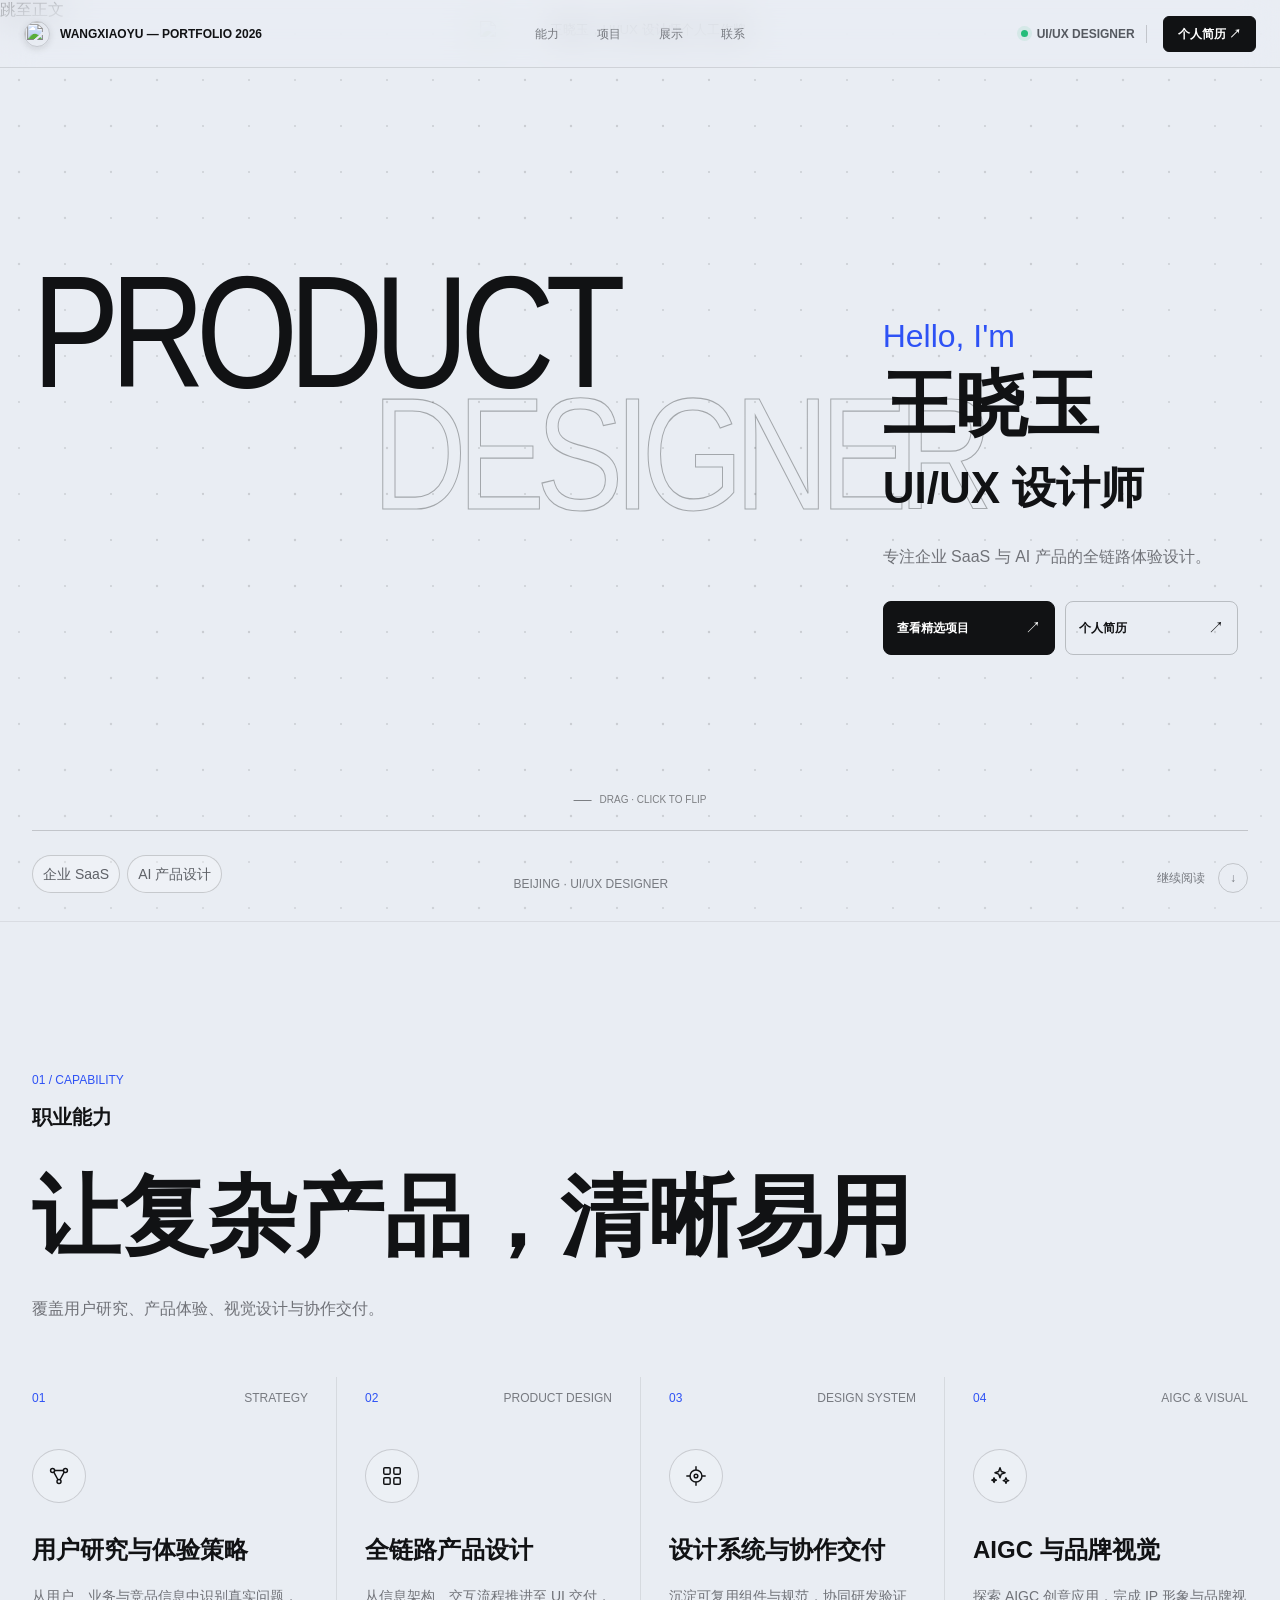
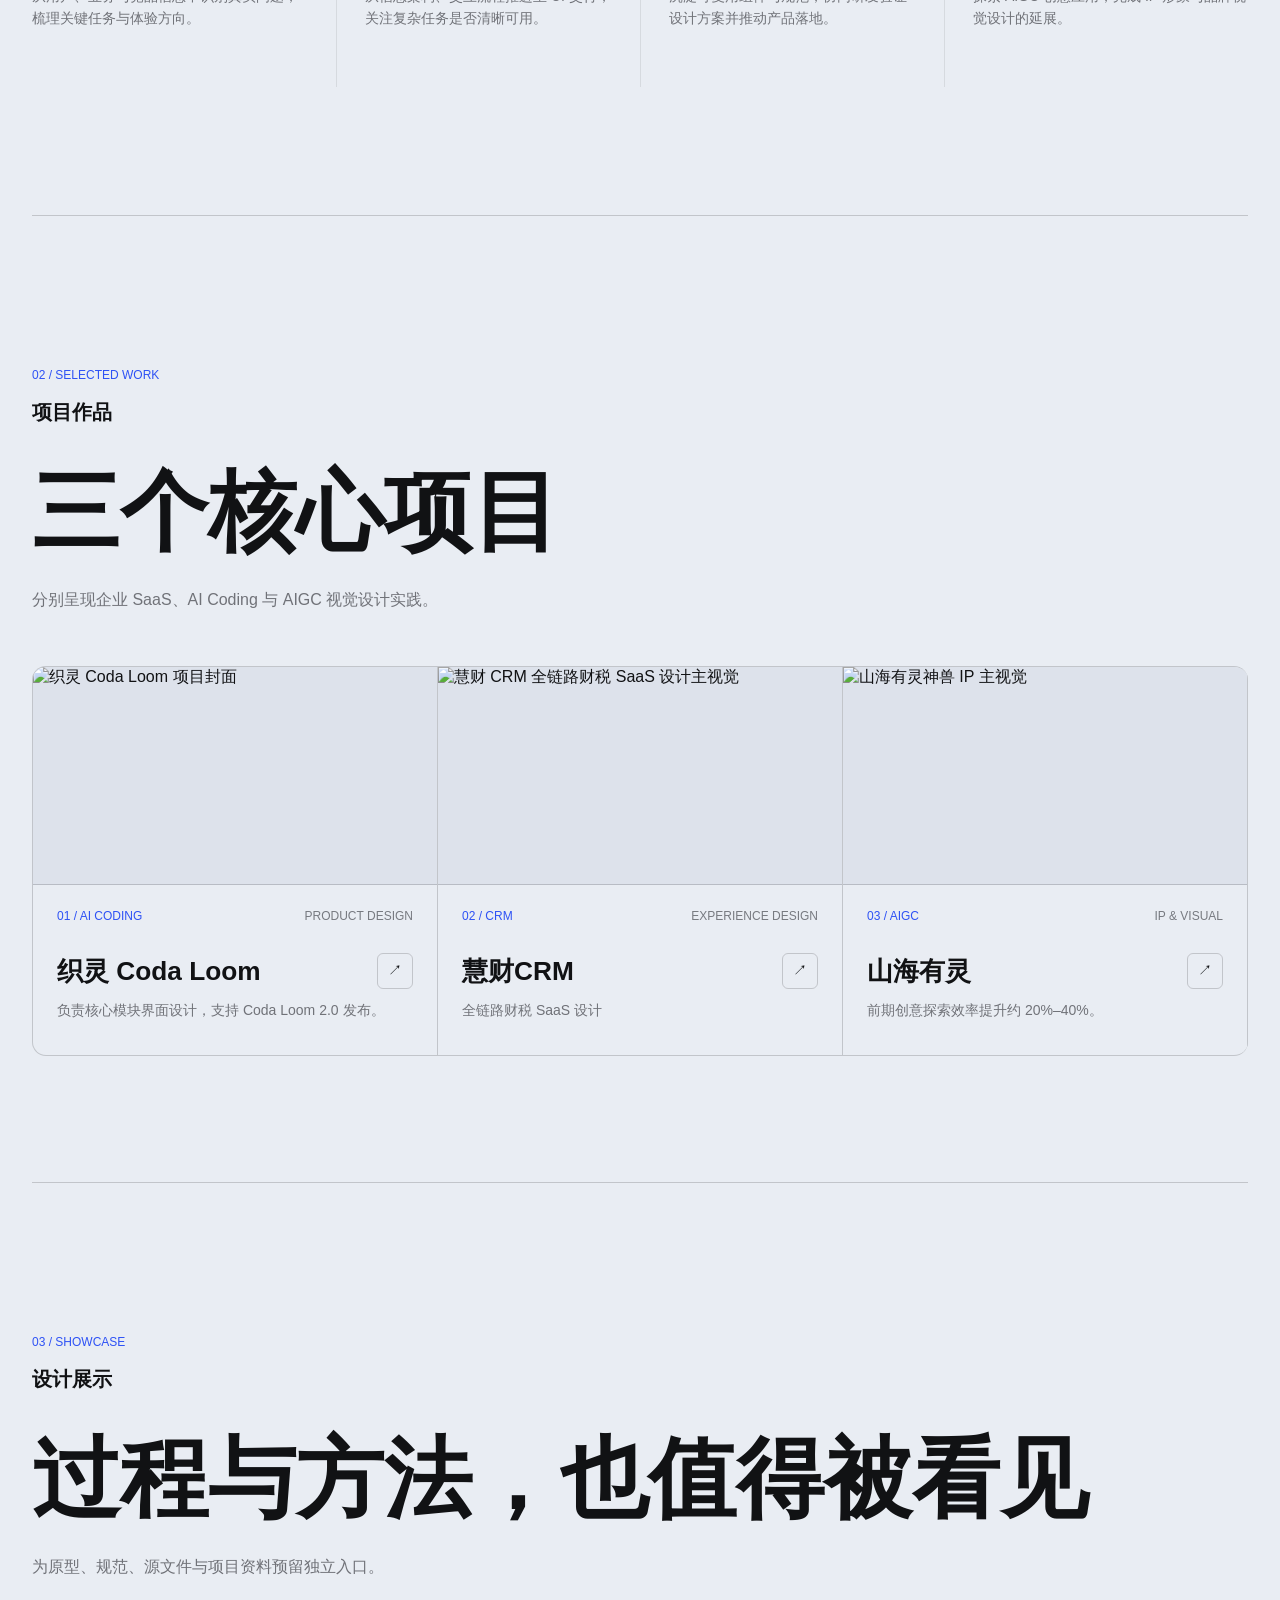
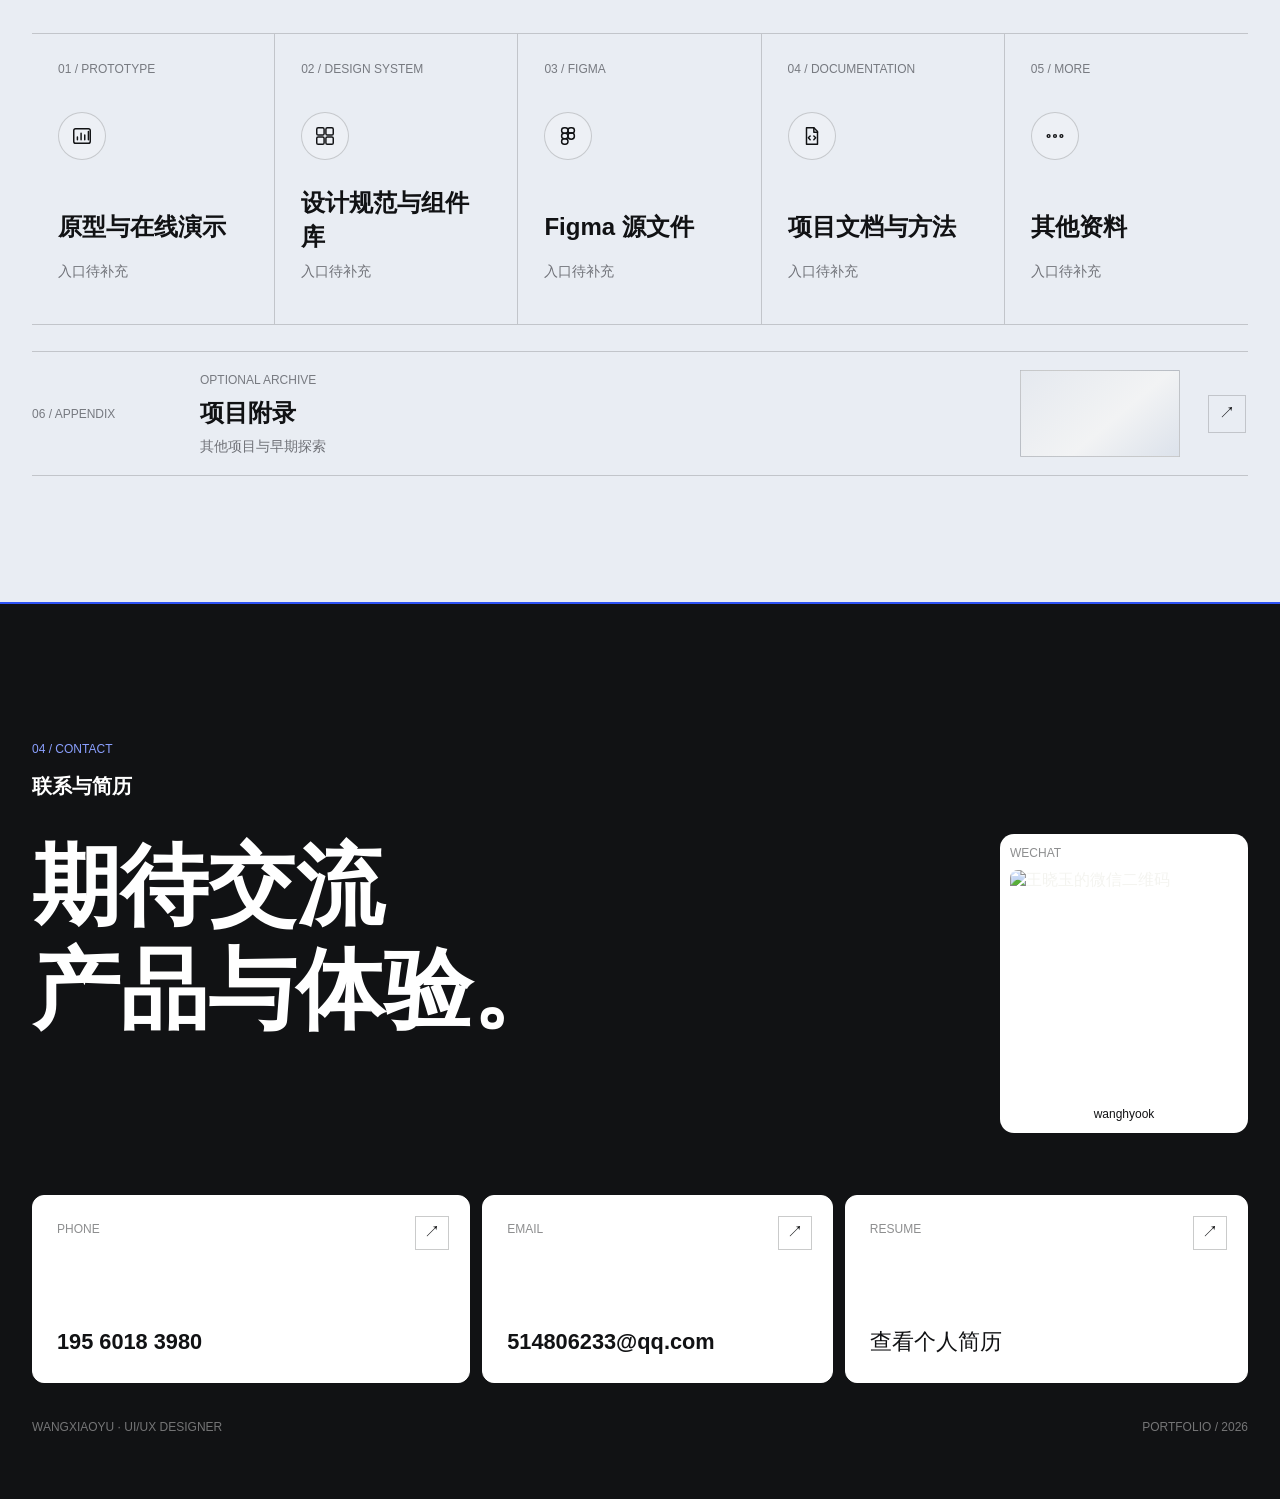
==== index.html @ 3592d7ee "Add portfolio source files" ====
<!doctype html>
<html lang="zh-CN">
<head>
  <meta charset="UTF-8" />
  <meta name="viewport" content="width=device-width, initial-scale=1" />
  <meta name="theme-color" content="#e9edf3" />
  <meta name="description" content="王晓玉，UI/UX 设计师；专注企业 SaaS、AI 产品与用户体验设计。" />
  <title>王晓玉 WANGXIAOYU — Portfolio 2026</title>
  <script>document.documentElement.classList.add("js");</script>
  <link rel="stylesheet" href="styles.css?v=editorial20261030-6" />
</head>
<body>
  <a class="skip-link" href="#top">跳至正文</a>
  <div class="cursor" aria-hidden="true"></div>

  <header class="page topbar">
    <a class="wordmark" href="#top" aria-label="王晓玉个人作品集首页">
      <img class="wordmark-avatar" src="assets/lanyard/wang-xiaoyu-photo.jpg" alt="" width="26" height="26" />
      <span>WANGXIAOYU — PORTFOLIO 2026</span>
    </a>
    <nav class="topnav" aria-label="首页导航">
      <a href="#capability">能力</a><a href="#work">项目</a><a href="#showcase">展示</a><a href="#contact">联系</a>
      <i class="topnav-indicator" aria-hidden="true"></i>
    </nav>
    <div class="topright">
      <span class="availability"><i aria-hidden="true"></i><span>UI/UX DESIGNER</span></span>
      <a href="portfolio-resume.html">个人简历 ↗</a>
    </div>
  </header>

  <main id="top">
    <section class="page hero" aria-labelledby="hero-title">
      <canvas class="hero-dot-field" aria-hidden="true"></canvas>
      <div class="display-title" aria-hidden="true"><span>PRODUCT</span><span>DESIGNER</span></div>

      <div id="lanyard-react-root" class="lanyard-react-root" role="group" aria-label="可拖拽并点击翻面的王晓玉个人工作牌，背面展示微信二维码与微信号 wanghyook" data-lanyard-state="loading">
        <button class="lanyard-poster-action" type="button" aria-label="启用可拖拽的个人工作牌">
          <img src="assets/lanyard/wang-xiaoyu-badge.svg?v=badge-clean-20261030-1" alt="王晓玉，UI/UX 设计师个人工作牌" width="720" height="1660" />
        </button>
        <div id="lanyard-react-mount" class="lanyard-react-mount" aria-hidden="true"></div>
      </div>
      <div class="portrait-stage reveal" aria-hidden="true">
        <img class="mobile-badge" src="assets/lanyard/wang-xiaoyu-badge.svg?v=badge-clean-20261030-1" alt="" />
        <span class="lanyard-hint">Drag · Click to flip</span>
      </div>

      <div class="hero-intro">
        <div class="hero-intro-copy reveal">
          <h1 id="hero-title"><em>Hello, I'm</em><span class="name-row"><span class="name-cn">王晓玉</span></span><span class="role-line">UI/UX 设计师</span></h1>
          <p>专注企业 SaaS 与 AI 产品的全链路体验设计。</p>
        </div>
        <div class="hero-actions" aria-label="首页主要入口">
          <a class="hero-action primary" href="#work"><span>查看精选项目</span><i aria-hidden="true">↗</i></a>
          <a class="hero-action" href="portfolio-resume.html"><span>个人简历</span><i aria-hidden="true">↗</i></a>
        </div>
      </div>

      <div class="hero-bottom">
        <div class="tags"><span class="tag">企业 SaaS</span><span class="tag">AI 产品设计</span></div>
        <span class="center-note">BEIJING · UI/UX DESIGNER</span>
        <a class="scroll" href="#capability">继续阅读</a>
      </div>
    </section>

    <section class="capability capability-simple" id="capability" aria-labelledby="capability-title">
      <div class="page">
        <header class="capability-intro reveal">
          <div class="section-label"><span class="micro">01 / CAPABILITY</span><strong>职业能力</strong></div>
          <div>
            <h2 id="capability-title">让复杂产品，清晰易用</h2>
            <p>覆盖用户研究、产品体验、视觉设计与协作交付。</p>
          </div>
        </header>
        <div class="capability-grid" aria-label="核心职业能力">
          <article class="capability-card reveal" data-reveal-delay="0">
            <div class="capability-card-top"><span>01</span><span>Strategy</span></div>
            <span class="capability-icon" aria-hidden="true"><svg viewBox="0 0 24 24"><circle cx="5" cy="6" r="2.2"/><circle cx="19" cy="6" r="2.2"/><circle cx="12" cy="18" r="2.2"/><path d="M7.2 6h9.6M6.5 8l4.2 7.8M17.5 8l-4.2 7.8"/></svg></span>
            <h3>用户研究与体验策略</h3>
            <p>从用户、业务与竞品信息中识别真实问题，梳理关键任务与体验方向。</p>
          </article>
          <article class="capability-card reveal" data-reveal-delay="60">
            <div class="capability-card-top"><span>02</span><span>Product Design</span></div>
            <span class="capability-icon" aria-hidden="true"><svg viewBox="0 0 24 24"><rect x="3" y="3" width="7" height="7" rx="1.2"/><rect x="14" y="3" width="7" height="7" rx="1.2"/><rect x="3" y="14" width="7" height="7" rx="1.2"/><rect x="14" y="14" width="7" height="7" rx="1.2"/></svg></span>
            <h3>全链路产品设计</h3>
            <p>从信息架构、交互流程推进至 UI 交付，关注复杂任务是否清晰可用。</p>
          </article>
          <article class="capability-card reveal" data-reveal-delay="120">
            <div class="capability-card-top"><span>03</span><span>Design System</span></div>
            <span class="capability-icon" aria-hidden="true"><svg viewBox="0 0 24 24"><circle cx="12" cy="12" r="6.5"/><circle cx="12" cy="12" r="2"/><path d="M12 2v3M12 19v3M2 12h3M19 12h3"/></svg></span>
            <h3>设计系统与协作交付</h3>
            <p>沉淀可复用组件与规范，协同研发验证设计方案并推动产品落地。</p>
          </article>
          <article class="capability-card reveal" data-reveal-delay="180">
            <div class="capability-card-top"><span>04</span><span>AIGC &amp; Visual</span></div>
            <span class="capability-icon" aria-hidden="true"><svg viewBox="0 0 24 24"><path d="m12 3 1.45 4.05L17.5 8.5l-4.05 1.45L12 14l-1.45-4.05L6.5 8.5l4.05-1.45L12 3Z"/><path d="m18.5 14 .8 2.2 2.2.8-2.2.8-.8 2.2-.8-2.2-2.2-.8 2.2-.8.8-2.2ZM5.5 14l.7 1.8 1.8.7-1.8.7-.7 1.8-.7-1.8-1.8-.7 1.8-.7.7-1.8Z"/></svg></span>
            <h3>AIGC 与品牌视觉</h3>
            <p>探索 AIGC 创意应用，完成 IP 形象与品牌视觉设计的延展。</p>
          </article>
        </div>
      </div>
    </section>

    <section class="page section work-section" id="work" aria-labelledby="work-title">
      <header class="work-head reveal">
        <div class="section-label"><span class="micro">02 / SELECTED WORK</span><strong>项目作品</strong></div>
        <div><h2 id="work-title">三个核心项目</h2><p>分别呈现企业 SaaS、AI Coding 与 AIGC 视觉设计实践。</p></div>
      </header>
      <div class="project-grid" aria-label="核心项目入口">
        <a class="project-card reveal" href="portfolio-project2-coda-loom.html">
          <div class="project-card-meta"><span>01 / AI CODING</span><span>Product Design</span></div>
          <div class="project-card-copy"><div class="project-card-title"><h3>织灵 Coda Loom</h3><i aria-hidden="true">↗</i></div><p>负责核心模块界面设计，支持 Coda Loom 2.0 发布。</p></div>
          <figure><img src="assets/project-decks/coda-loom/cover.avif" width="7680" height="4320" alt="织灵 Coda Loom 项目封面" loading="lazy" decoding="async" /></figure>
        </a>
        <a class="project-card reveal" data-reveal-delay="70" href="portfolio-project1-crm.html">
          <div class="project-card-meta"><span>02 / CRM</span><span>Experience Design</span></div>
          <div class="project-card-copy"><div class="project-card-title"><h3>慧财CRM</h3><i aria-hidden="true">↗</i></div><p>全链路财税 SaaS 设计</p></div>
          <figure><img src="assets/project-decks/hc-crm/01.avif" width="1600" height="900" alt="慧财 CRM 全链路财税 SaaS 设计主视觉" loading="lazy" decoding="async" /></figure>
        </a>
        <a class="project-card reveal" data-reveal-delay="140" href="portfolio-project3-shanhai.html">
          <div class="project-card-meta"><span>03 / AIGC</span><span>IP &amp; Visual</span></div>
          <div class="project-card-copy"><div class="project-card-title"><h3>山海有灵</h3><i aria-hidden="true">↗</i></div><p>前期创意探索效率提升约 20%–40%。</p></div>
          <figure><img src="assets/project-decks/shanhai/10.avif" width="7680" height="4700" alt="山海有灵神兽 IP 主视觉" loading="lazy" decoding="async" /></figure>
        </a>
      </div>
    </section>

    <section class="page section showcase-section" id="showcase" aria-labelledby="showcase-title">
      <header class="showcase-head reveal">
        <div class="section-label"><span class="micro">03 / SHOWCASE</span><strong>设计展示</strong></div>
        <div><h2 id="showcase-title">过程与方法，也值得被看见</h2><p>为原型、规范、源文件与项目资料预留独立入口。</p></div>
      </header>
      <div class="asset-links reveal" aria-label="设计资料入口">
        <div class="asset-link asset-link-pending"><div class="asset-link-top"><span>01 / PROTOTYPE</span></div><span class="asset-link-icon" aria-hidden="true"><svg viewBox="0 0 24 24"><rect x="3" y="4" width="18" height="16" rx="2"/><path d="M7 16v-3m4 3V9m4 7v-5m4 5V7"/></svg></span><div class="asset-link-copy"><strong>原型与在线演示</strong><p>入口待补充</p></div></div>
        <div class="asset-link asset-link-pending"><div class="asset-link-top"><span>02 / DESIGN SYSTEM</span></div><span class="asset-link-icon" aria-hidden="true"><svg viewBox="0 0 24 24"><rect x="3" y="3" width="8" height="8" rx="1.5"/><rect x="13" y="3" width="8" height="8" rx="1.5"/><rect x="3" y="13" width="8" height="8" rx="1.5"/><rect x="13" y="13" width="8" height="8" rx="1.5"/></svg></span><div class="asset-link-copy"><strong>设计规范与组件库</strong><p>入口待补充</p></div></div>
        <div class="asset-link asset-link-pending"><div class="asset-link-top"><span>03 / FIGMA</span></div><span class="asset-link-icon" aria-hidden="true"><svg viewBox="0 0 24 24"><rect x="5" y="3" width="7" height="6" rx="3"/><rect x="12" y="3" width="7" height="6" rx="3"/><rect x="5" y="9" width="7" height="6" rx="3"/><circle cx="15.5" cy="12" r="3.5"/><rect x="5" y="15" width="7" height="6" rx="3"/></svg></span><div class="asset-link-copy"><strong>Figma 源文件</strong><p>入口待补充</p></div></div>
        <div class="asset-link asset-link-pending"><div class="asset-link-top"><span>04 / DOCUMENTATION</span></div><span class="asset-link-icon" aria-hidden="true"><svg viewBox="0 0 24 24"><path d="M6 3h8l4 4v14H6z"/><path d="M14 3v5h4M10 12l-2 2 2 2m4-4 2 2-2 2"/></svg></span><div class="asset-link-copy"><strong>项目文档与方法</strong><p>入口待补充</p></div></div>
        <div class="asset-link asset-link-pending"><div class="asset-link-top"><span>05 / MORE</span></div><span class="asset-link-icon" aria-hidden="true"><svg viewBox="0 0 24 24"><circle cx="5" cy="12" r="1.5"/><circle cx="12" cy="12" r="1.5"/><circle cx="19" cy="12" r="1.5"/></svg></span><div class="asset-link-copy"><strong>其他资料</strong><p>入口待补充</p></div></div>
      </div>
      <a class="appendix-entry reveal" href="portfolio-project4-appendix.html">
        <div class="appendix-index">06 / APPENDIX</div>
        <div class="appendix-copy"><span>OPTIONAL ARCHIVE</span><h3>项目附录</h3><p>其他项目与早期探索</p></div>
        <div class="appendix-preview" aria-hidden="true"></div>
        <i aria-hidden="true">↗</i>
      </a>
    </section>

    <section class="contact" id="contact" aria-labelledby="contact-title">
      <div class="page">
        <header class="contact-head reveal">
          <div class="section-label"><span class="micro">04 / CONTACT</span><strong>联系与简历</strong></div>
          <div class="contact-head-main">
            <h2 id="contact-title">期待交流<br />产品与体验。</h2>
            <figure class="contact-qr contact-wechat" aria-label="微信二维码，扫码添加王晓玉为好友">
              <span>WECHAT</span>
              <img src="assets/contact/wechat-qr.png" alt="王晓玉的微信二维码" width="660" height="660" loading="lazy" decoding="async" />
              <strong>wanghyook</strong>
            </figure>
          </div>
        </header>
        <div class="contact-links" aria-label="联系方式">
          <a class="contact-link" href="tel:+8619560183980"><span>PHONE</span><strong>195 6018 3980</strong><i aria-hidden="true">↗</i></a>
          <a class="contact-link" href="mailto:514806233@qq.com"><span>EMAIL</span><strong>514806233@qq.com</strong><i aria-hidden="true">↗</i></a>
          <a class="contact-link" href="portfolio-resume.html"><span>RESUME</span><strong>查看个人简历</strong><i aria-hidden="true">↗</i></a>
        </div>
        <footer class="footer"><span>WANGXIAOYU · UI/UX DESIGNER</span><span>PORTFOLIO / 2026</span></footer>
      </div>
    </section>
  </main>

  <script src="main.js?v=case-clean-20261030-3"></script>
</body>
</html>
---- styles.css ----
:root {
      --paper: #e9edf3;
      --ink: #111214;
      --muted: #707278;
      --line: rgba(17,18,20,.18);
      --blue: #2e52f5;
      --acid: #d8ff64;
      --page: min(1800px, calc(100vw - 64px));
      --font-sans: "Microsoft YaHei", "PingFang SC", "Noto Sans CJK SC", Arial, sans-serif;
      --fs-display-xl:120px; --lh-display-xl:136px;
      --fs-display-l:88px; --lh-display-l:104px;
      --fs-h1:64px; --lh-h1:80px;
      --fs-h2:48px; --lh-h2:64px;
      --fs-h3:32px; --lh-h3:44px;
      --fs-h4:24px; --lh-h4:34px;
      --fs-body-l:18px; --lh-body-l:32px;
      --fs-body:16px; --lh-body:28px;
      --fs-support:14px; --lh-support:22px;
      --fs-meta:12px; --lh-meta:18px;
    }

    * { box-sizing: border-box; }
    html { scroll-behavior: smooth; scroll-padding-top: 82px; background: var(--paper); }
    body {
      margin: 0;
      color: var(--ink);
      background: var(--paper);
      font-family: var(--font-sans);
      -webkit-font-smoothing: antialiased;
      overflow-x: hidden;
    }
    ::selection { color: white; background: var(--blue); }
    a { color: inherit; text-decoration: none; }
    .page { width: var(--page); margin-inline: auto; }

    .topbar {
      --nav-gutter:max(24px,calc((100vw - 1800px)/2));
      width:100%;
      max-width:none;
      height:68px;
      padding:0 var(--nav-gutter);
      display: grid;
      grid-template-columns: 1fr auto 1fr;
      align-items: center;
      position: fixed;
      z-index: 120;
      top:0;
      left:0;
      margin: 0;
      border:0;
      border-bottom:1px solid rgba(17,18,20,.12);
      border-radius:0;
      background:rgba(233,237,243,.6);
      box-shadow:none;
      backdrop-filter:blur(18px) saturate(120%);
      -webkit-backdrop-filter:blur(18px) saturate(120%);
      transform:none;
      transition:background .28s ease,border-color .28s ease,box-shadow .28s ease;
    }
    .topbar.is-scrolled {
      border-bottom-color:rgba(17,18,20,.17);
      background:rgba(233,237,243,.93);
      box-shadow:0 12px 38px rgba(25,31,42,.075);
    }
    .wordmark { width:max-content; display:inline-flex; align-items:center; gap:10px; font-size:11px; font-weight:800; text-transform:uppercase; transition:color .25s ease; }
    .wordmark-avatar {
      width:26px;
      height:26px;
      flex:0 0 26px;
      display:block;
      border:1px solid rgba(17,18,20,.16);
      border-radius:50%;
      object-fit:cover;
      box-shadow:0 2px 7px rgba(17,18,20,.12);
    }
    .wordmark:hover { color:var(--blue); }
    .topnav {
      position:relative;
      display:flex;
      align-items:stretch;
      align-self:stretch;
      gap:34px;
      padding:0;
      border:0;
      border-radius:0;
      color:#777a80;
      background:transparent;
      font-size:12px;
    }
    .topnav a { --nav-lift:0px; position:relative; z-index:2; height:100%; padding:0 2px; display:flex; align-items:center; color:inherit; transition:color .22s ease,transform .22s cubic-bezier(.2,.75,.2,1); transform:translateY(var(--nav-lift)); }
    .topnav a:hover,.topnav a:focus-visible,.topnav a.is-active { color:var(--ink); outline:0; }
    .topnav-indicator { position:absolute; z-index:1; left:0; bottom:-1px; width:20px; height:2px; background:var(--blue); opacity:0; transform:translateX(0); transition:width .34s cubic-bezier(.2,.75,.2,1),transform .34s cubic-bezier(.2,.75,.2,1),opacity .18s ease; pointer-events:none; }
    .topnav.has-indicator .topnav-indicator { opacity:1; }
    .topright { justify-self:end; display:flex; align-items:center; gap:16px; font-size:11px; font-weight:700; }
    .availability { min-height:34px; padding:0; display:flex; align-items:center; gap:9px; border:0; border-radius:0; background:transparent; color:#555960; }
    .availability::after { content:""; width:1px; height:18px; margin-left:2px; background:rgba(17,18,20,.18); }
    .availability i { width:7px; height:7px; border-radius:50%; background:#23bd79; box-shadow:0 0 0 4px rgba(35,189,121,.1); }
    .topright > a { min-height:36px; padding:0 14px; display:inline-flex; align-items:center; border:1px solid var(--ink); border-radius:6px; color:#fff; background:var(--ink); transition:color .22s ease,background .22s ease,border-color .22s ease,transform .22s ease; }
    .topright > a:hover,.topright > a:focus-visible { color:#fff; border-color:var(--ink); background:var(--ink); transform:translateY(-1px); }

    .hero {
      --hero-gutter: max(32px, calc((100vw - 1800px) / 2));
      width: 100%;
      margin-inline: 0;
      min-height: 100svh;
      position: relative;
      display: grid;
      grid-template-columns: repeat(12, 1fr);
      grid-template-rows: 1fr auto;
      gap: 0 18px;
      padding: 106px var(--hero-gutter) 28px;
      overflow: hidden;
    }

    .hero-dot-field {
      position: absolute;
      z-index: 0;
      inset: 0;
      width: 100%;
      height: 100%;
      pointer-events: none;
      opacity: .72;
      mask-image: radial-gradient(ellipse 94% 92% at 50% 47%,#000 42%,rgba(0,0,0,.78) 72%,transparent 100%);
      -webkit-mask-image: radial-gradient(ellipse 94% 92% at 50% 47%,#000 42%,rgba(0,0,0,.78) 72%,transparent 100%);
    }
    .hero-kicker,.portrait-stage,.hero-intro,.hero-bottom { position:relative; z-index:1; }

    .hero-kicker {
      grid-column: 1 / span 3;
      align-self: start;
      padding-top: 20px;
      position: relative;
      z-index: 4;
    }
    .micro { color:var(--blue); font:10px/1 ui-monospace, monospace; letter-spacing:.13em; text-transform:uppercase; }
    .hero-kicker p { max-width:260px; margin:18px 0 0; color:var(--muted); font-size:13px; line-height:1.7; }

    .display-title {
      position: absolute;
      z-index: 1;
      top: max(250px, 17%);
      left: var(--hero-gutter);
      right: var(--hero-gutter);
      pointer-events: none;
    }
    .display-title span {
      display: block;
      font-size: clamp(118px, 12.5vw, 238px);
      line-height: .76;
      letter-spacing: -.09em;
      font-weight: 650;
      white-space: nowrap;
    }
    .display-title span:last-child { margin-left: 28%; color: transparent; -webkit-text-stroke: 1.2px rgba(17,18,20,.32); }

    .portrait-stage {
      grid-column: 5 / span 4;
      align-self: stretch;
      justify-self: center;
      width: min(520px, 100%);
      min-height: 640px;
      position: relative;
      z-index: 7;
      margin-top: 0;
      pointer-events:none;
    }
    .lanyard-react-root,
    .lanyard-react-mount,
    .lanyard-wrapper {
      position:relative;
      width:100%;
      height:100%;
      min-height:640px;
    }
    .lanyard-react-root {
      position:absolute;
      z-index:6;
      isolation:isolate;
      left:0;
      top:0;
      width:100%;
      height:640px;
      max-width:none;
      transform:none;
    }
    .lanyard-react-mount {
      position:absolute;
      inset:0;
      z-index:1;
      opacity:0;
      transition:opacity .34s ease;
    }
    .lanyard-poster-action {
      position:absolute;
      z-index:2;
      top:0;
      left:50%;
      width:clamp(300px,25vw,430px);
      aspect-ratio:360 / 830;
      padding:0;
      border:0;
      background:transparent;
      transform:translateX(-50%);
      opacity:1;
      cursor:default;
      transition:opacity .34s ease,transform .24s ease;
    }
    .lanyard-poster-action img {
      display:block;
      width:100%;
      height:100%;
      object-fit:contain;
      object-position:50% 0;
      user-select:none;
      -webkit-user-drag:none;
    }
    .lanyard-react-root[data-lanyard-mode="balanced"] .lanyard-poster-action,
    .lanyard-react-root[data-lanyard-mode="lite"] .lanyard-poster-action { cursor:pointer; }
    .lanyard-react-root[data-lanyard-mode="balanced"] .lanyard-poster-action:hover,
    .lanyard-react-root[data-lanyard-mode="lite"] .lanyard-poster-action:hover { transform:translateX(-50%) translateY(-2px); }
    .lanyard-react-root[data-lanyard-state="live"] .lanyard-react-mount { opacity:1; }
    .lanyard-react-root[data-lanyard-state="loading"] .lanyard-react-mount {
      opacity:1;
      transition:none;
    }
    .lanyard-react-root[data-lanyard-state="loading"] .lanyard-poster-action {
      opacity:0;
      pointer-events:none;
      transition:none;
    }
    .lanyard-react-root[data-lanyard-state="live"] .lanyard-poster-action {
      opacity:0;
      pointer-events:none;
    }
    .lanyard-poster-action:focus-visible { outline:2px solid var(--blue); outline-offset:4px; border-radius:18px; }
    .lanyard-wrapper { display:flex; align-items:center; justify-content:center; }
    .lanyard-wrapper canvas {
      display:block;
      width:100% !important;
      height:100% !important;
      touch-action:none;
    }
    .lanyard-fallback {
      position:absolute; inset:0; display:grid; place-items:center;
      color:rgba(17,18,20,.5); font:10px/1.4 ui-monospace,monospace;
      letter-spacing:.1em; text-transform:uppercase;
    }
    .lanyard-hint {
      position:absolute; z-index:2; left:50%; bottom:22px; display:flex; align-items:center; gap:8px;
      color:rgba(17,18,20,.5); font-size:10px; line-height:16px; text-transform:uppercase;
      transform:translateX(-50%); pointer-events:none; white-space:nowrap;
    }
    .lanyard-hint::before { content:""; width:18px; height:1px; background:currentColor; }

    .hero-actions {
      position:relative;
      z-index:12;
      width:min(460px,100%);
      margin-top:30px;
      display:grid;
      grid-template-columns:repeat(2,minmax(0,1fr));
      gap:10px;
      pointer-events:auto;
    }
    .hero-action {
      --action-bg:transparent;
      --action-fg:var(--ink);
      --action-border:rgba(17,18,20,.22);
      position:relative;
      min-height:54px;
      padding:0 18px;
      border:1px solid var(--action-border);
      border-radius:8px;
      display:flex;
      align-items:center;
      justify-content:space-between;
      gap:14px;
      color:var(--action-fg);
      background:var(--action-bg);
      pointer-events:auto;
      touch-action:manipulation;
      cursor:pointer;
      transition:background-color .2s ease,border-color .2s ease,color .2s ease,opacity .15s ease,transform .2s ease;
    }
    .hero-action > span { font-size:14px; line-height:22px; font-weight:720; }
    .hero-action > i {
      width:auto;
      height:auto;
      flex:0 0 auto;
      display:grid;
      place-items:center;
      font-size:16px;
      font-style:normal;
      transition:transform .2s ease;
    }
    .hero-action.primary {
      --action-bg:#111214;
      --action-fg:#fff;
      --action-border:#111214;
    }
    .hero-action:hover {
      --action-bg:#fff;
      --action-border:rgba(17,18,20,.22);
      transform:translateY(-1px);
    }
    .hero-action.primary:hover { --action-bg:#111214; --action-border:#111214; }
    .hero-action:hover > i { transform:none; }
    .hero-action:active { opacity:.78; }
    .hero-action:focus-visible { outline:2px solid var(--blue); outline-offset:3px; }

    .hero-intro {
      grid-column: 9 / span 4;
      align-self: center;
      position: relative;
      z-index: auto;
      padding: 12px 10px 0 28px;
    }
    .hero-intro h1 { margin:0; font-size:clamp(40px,3.7vw,68px); line-height:1.03; letter-spacing:-.055em; font-weight:620; }
    .hero-intro h1 em { display:block; margin-bottom:8px; color:var(--blue); font-family:var(--serif); font-size:.54em; font-weight:400; letter-spacing:-.02em; }
    .hero-intro p { max-width:480px; margin:25px 0 0; color:var(--muted); font-size:15px; line-height:1.8; }
    .hero-intro p strong { color:var(--ink); }
    .actions {
      position:relative;
      z-index:7;
      display:flex;
      gap:12px;
      margin-top:30px;
      isolation:isolate;
    }
    .button {
      min-height:56px;
      padding:6px 22px;
      border:1px solid rgba(17,18,20,.16);
      border-radius:999px;
      display:inline-flex; align-items:center; justify-content:center; gap:26px;
      font-size:13px;
      font-weight:720;
      background:rgba(255,255,255,.72);
      box-shadow:0 8px 26px rgba(17,18,20,.06), inset 0 1px 0 rgba(255,255,255,.78);
      backdrop-filter:blur(12px);
      cursor:pointer;
      transition:background .25s ease,color .25s ease,border-color .25s ease,box-shadow .25s ease;
      will-change:transform;
    }
    .button span {
      width:40px;
      height:40px;
      margin-left:2px;
      border-radius:50%;
      display:grid;
      place-items:center;
      color:#fff;
      background:var(--ink);
      font-size:15px;
      transition:transform .28s cubic-bezier(.2,.75,.2,1),background .25s ease,color .25s ease;
    }
    .actions .button { padding-right:7px; }
    .button.primary { color:white; border-color:var(--ink); background:var(--ink); box-shadow:0 10px 30px rgba(17,18,20,.14); }
    .button.primary span { color:var(--ink); background:#fff; }
    .button:hover { border-color:rgba(17,18,20,.34); box-shadow:0 14px 34px rgba(17,18,20,.12), inset 0 1px 0 rgba(255,255,255,.82); }
    .button.primary:hover { background:#24262b; box-shadow:0 16px 38px rgba(17,18,20,.22); }
    .button:hover span { transform:translate(2px,-2px); }

    .hero-bottom {
      grid-column:1 / -1;
      grid-row:2;
      display:grid;
      grid-template-columns:3fr 5fr 4fr;
      gap:18px;
      align-items:end;
      position:relative;
      z-index:5;
      padding-top:24px;
      border-top:1px solid var(--line);
    }
    .tags { display:flex; flex-wrap:wrap; gap:7px; }
    .tag { padding:7px 10px; border:1px solid var(--line); border-radius:999px; color:#5e6167; font-size:10px; background:rgba(255,255,255,.26); }
    .hero-bottom .center-note { text-align:center; color:#777a80; font:9px/1 ui-monospace,monospace; letter-spacing:.13em; text-transform:uppercase; }
    .hero-bottom .scroll { justify-self:end; display:flex; align-items:center; gap:13px; color:#777a80; font:9px/1 ui-monospace,monospace; letter-spacing:.13em; text-transform:uppercase; }
    .scroll::after { content:"↓"; width:28px; height:28px; border:1px solid var(--line); border-radius:50%; display:grid; place-items:center; }

    .capability {
      position:relative;
      overflow:hidden;
      scroll-margin-top:68px;
      padding:130px 0 118px;
      color:#f4f4f0;
      background:#111214;
    }
    .capability::before {
      content:"";
      position:absolute;
      inset:0 0 auto;
      height:3px;
      background:linear-gradient(90deg,var(--blue) 0 28%,rgba(46,82,245,.14) 28% 100%);
    }
    .capability::after {
      content:"CAPABILITY";
      position:absolute;
      right:-.035em;
      top:82px;
      color:transparent;
      -webkit-text-stroke:1px rgba(255,255,255,.055);
      font-size:clamp(120px,17vw,310px);
      font-weight:700;
      line-height:.8;
      pointer-events:none;
      white-space:nowrap;
    }
    .capability > .page { position:relative; z-index:1; }
    .capability-head {
      display:grid;
      grid-template-columns:3fr 9fr;
      gap:18px;
      align-items:start;
      padding-bottom:72px;
      border-bottom:1px solid rgba(255,255,255,.2);
    }
    .capability-label { display:flex; flex-direction:column; gap:22px; padding-top:8px; }
    .capability-label .micro { color:#8ba0ff; }
    .capability-label p {
      max-width:250px;
      margin:0;
      color:rgba(255,255,255,.46);
      text-transform:uppercase;
    }
    .capability-statement h2 {
      max-width:1190px;
      margin:0;
      font-weight:620;
    }
    .capability-statement h2 em { color:#8ba0ff; }
    .capability-nowrap { white-space:nowrap; }
    .capability-statement > p {
      max-width:760px;
      margin:34px 0 0;
      color:rgba(255,255,255,.62);
    }
    .capability-list { border-top:1px solid rgba(255,255,255,.2); }
    .capability-item {
      --spot-x:50%;
      --spot-y:50%;
      position:relative;
      isolation:isolate;
      min-height:176px;
      display:grid;
      grid-template-columns:72px minmax(260px,3.4fr) minmax(390px,5.2fr) minmax(190px,2.2fr);
      gap:28px;
      align-items:center;
      padding:30px 0;
      border-bottom:1px solid rgba(255,255,255,.16);
      overflow:hidden;
    }
    .capability-item::before {
      content:"";
      position:absolute;
      z-index:-2;
      inset:0;
      background:radial-gradient(480px circle at var(--spot-x) var(--spot-y),rgba(46,82,245,.19),rgba(46,82,245,.055) 35%,transparent 72%);
      opacity:0;
      transition:opacity .32s ease;
      pointer-events:none;
    }
    .capability-item::after {
      content:"";
      position:absolute;
      z-index:2;
      left:0;
      right:0;
      bottom:-1px;
      height:2px;
      background:var(--ink);
      transform:scaleX(0);
      transform-origin:left;
      transition:transform .5s cubic-bezier(.2,.75,.2,1);
      pointer-events:none;
    }
    .capability-item:hover::before { opacity:1; }
    .capability-item:hover::after { transform:scaleX(1); }
    .capability-index {
      align-self:start;
      padding-top:7px;
      color:#8ba0ff;
    }
    .capability-title {
      position:relative;
      z-index:1;
      transition:transform .4s cubic-bezier(.2,.75,.2,1);
    }
    .capability-item:hover .capability-title { transform:translateX(8px); }
    .capability-title > span { display:block; color:rgba(255,255,255,.42); text-transform:uppercase; }
    .capability-title h3 { margin:12px 0 0; color:#fff; font-weight:610; }
    .capability-copy { position:relative; z-index:1; }
    .capability-copy p { max-width:660px; margin:0; color:rgba(255,255,255,.62); }
    .capability-evidence { display:flex; flex-wrap:wrap; gap:18px; margin-top:14px; color:rgba(255,255,255,.36); text-transform:uppercase; }
    .capability-evidence span + span::before { content:"·"; margin-right:18px; color:#8ba0ff; }
    .capability-value {
      position:relative;
      z-index:1;
      align-self:stretch;
      display:flex;
      flex-direction:column;
      justify-content:center;
      padding-left:24px;
      border-left:1px solid rgba(255,255,255,.16);
    }
    .capability-value > span { color:#8ba0ff; text-transform:uppercase; }
    .capability-value strong { display:block; margin-top:8px; color:#fff; font-weight:600; }
    .capability-value small { display:block; margin-top:6px; color:rgba(255,255,255,.42); }
    .capability-ghost {
      position:absolute;
      z-index:-1;
      right:14px;
      top:50%;
      color:rgba(255,255,255,.025);
      font-size:104px;
      font-weight:760;
      line-height:1;
      text-transform:uppercase;
      transform:translate(28px,-50%);
      transition:color .35s ease,transform .6s cubic-bezier(.2,.75,.2,1);
      pointer-events:none;
      white-space:nowrap;
    }
    .capability-item:hover .capability-ghost { color:rgba(139,160,255,.07); transform:translate(0,-50%); }
    .capability-foot {
      display:flex;
      justify-content:space-between;
      gap:24px;
      padding-top:24px;
      color:rgba(255,255,255,.36);
      text-transform:uppercase;
    }
    .capability-foot span:last-child { color:rgba(255,255,255,.7); text-align:right; }

    .section { padding:130px 0; }
    .section-head { display:grid; grid-template-columns:3fr 9fr; gap:18px; align-items:end; padding-bottom:28px; border-bottom:1px solid var(--line); }
    .section-head h2 { margin:0; font-size:clamp(54px,6.7vw,120px); line-height:.86; letter-spacing:-.075em; font-weight:620; }
    .section-head h2 em { font-family:var(--serif); font-weight:400; }

    .work-index {
      display:grid;
      grid-template-columns:minmax(380px,4.3fr) minmax(0,7.7fr);
      gap:clamp(42px,5vw,92px);
      align-items:start;
      margin-top:28px;
      border-top:1px solid var(--line);
    }
    .project-list { border-bottom:1px solid var(--line); }
    .project-entry {
      --project-accent:var(--blue);
      position:relative;
      display:grid;
      grid-template-columns:42px minmax(0,1fr) 42px;
      gap:16px;
      align-items:center;
      min-height:158px;
      padding:25px 0;
      border-bottom:1px solid var(--line);
      transition:color .28s ease,opacity .28s ease;
    }
    .project-entry::before {
      content:"";
      position:absolute;
      inset:0 -18px;
      z-index:-1;
      background:linear-gradient(90deg,rgba(46,82,245,.065),transparent 78%);
      opacity:0;
      transform:scaleX(.94);
      transform-origin:left;
      transition:opacity .3s ease,transform .42s cubic-bezier(.2,.75,.2,1);
    }
    .project-entry::after {
      content:"";
      position:absolute;
      left:0;
      bottom:-1px;
      width:0;
      height:2px;
      background:var(--project-accent);
      transition:width .48s cubic-bezier(.2,.75,.2,1);
    }
    .project-entry:hover::before,.project-entry:focus-visible::before,.project-entry.is-active::before { opacity:1; transform:scaleX(1); }
    .project-entry:hover::after,.project-entry:focus-visible::after,.project-entry.is-active::after { width:100%; }
    .project-number { align-self:start; padding-top:5px; color:var(--project-accent); }
    .project-copy > span { display:block; color:#7d8086; text-transform:uppercase; }
    .project-copy h3 { margin:14px 0 0; font-size:clamp(26px,2.15vw,38px); line-height:1.18; font-weight:620; }
    .project-copy p { margin:10px 0 0; color:#73767c; }
    .project-arrow {
      width:38px;
      height:38px;
      display:grid;
      place-items:center;
      border:1px solid var(--line);
      border-radius:50%;
      font-size:14px;
      transition:transform .38s cubic-bezier(.2,.75,.2,1),background .28s ease,color .28s ease,border-color .28s ease;
    }
    .project-entry:hover .project-arrow,.project-entry:focus-visible .project-arrow,.project-entry.is-active .project-arrow {
      transform:rotate(45deg);
      color:#fff;
      border-color:var(--project-accent);
      background:var(--project-accent);
    }
    .project-entry.is-optional { --project-accent:#667184; opacity:.68; }
    .project-entry.is-optional:hover,.project-entry.is-optional:focus-visible,.project-entry.is-optional.is-active { opacity:1; }
    .project-mobile-cover { display:none; }

    .project-preview {
      position:sticky;
      top:102px;
      align-self:start;
      padding-top:28px;
    }
    .project-preview-link { display:block; outline:none; }
    .project-preview-frame {
      --preview-x:50%;
      --preview-y:50%;
      --preview-rx:0deg;
      --preview-ry:0deg;
      aspect-ratio:1600 / 864;
      position:relative;
      overflow:hidden;
      border:1px solid rgba(18,20,24,.18);
      background:#e9edf3;
      box-shadow:0 24px 60px rgba(27,33,45,.10);
      transform:perspective(1200px) rotateX(var(--preview-rx)) rotateY(var(--preview-ry));
      transform-style:preserve-3d;
      transition:transform .32s cubic-bezier(.2,.75,.2,1),box-shadow .32s ease;
    }
    .project-preview-frame::after {
      content:"";
      position:absolute;
      inset:0;
      z-index:3;
      pointer-events:none;
      opacity:0;
      background:radial-gradient(420px circle at var(--preview-x) var(--preview-y),rgba(255,255,255,.34),transparent 68%);
      mix-blend-mode:soft-light;
      transition:opacity .28s ease;
    }
    .project-preview-link:hover .project-preview-frame,.project-preview-link:focus-visible .project-preview-frame { box-shadow:0 32px 74px rgba(27,33,45,.14); }
    .project-preview-link:hover .project-preview-frame::after,.project-preview-link:focus-visible .project-preview-frame::after { opacity:1; }
    .project-preview-image {
      position:absolute;
      inset:0;
      width:100%;
      height:100%;
      object-fit:cover;
      opacity:0;
      transform:scale(1.018);
      transition:opacity .48s ease,transform .75s cubic-bezier(.2,.75,.2,1);
    }
    .project-preview-image.is-active { opacity:1; transform:scale(1); }
    .project-preview-action {
      position:absolute;
      right:18px;
      bottom:18px;
      z-index:4;
      min-width:48px;
      height:48px;
      display:grid;
      place-items:center;
      border:1px solid rgba(255,255,255,.72);
      border-radius:50%;
      color:#fff;
      background:rgba(16,17,20,.84);
      backdrop-filter:blur(10px);
      font-size:16px;
      transition:transform .35s cubic-bezier(.2,.75,.2,1),background .3s ease;
    }
    .project-preview-link:hover .project-preview-action,.project-preview-link:focus-visible .project-preview-action { transform:rotate(45deg); background:var(--blue); }

    .contact { padding:125px 0 34px; }
    .contact-top { display:grid; grid-template-columns:3fr 9fr; gap:18px; }
    .contact h2 { margin:0; font-size:clamp(70px,10.5vw,194px); line-height:.82; letter-spacing:-.09em; font-weight:620; }
    .contact h2 em { color:var(--blue); font-family:var(--serif); font-weight:400; }
    .contact-row { margin-top:80px; padding:24px 0; border-top:1px solid var(--line); border-bottom:1px solid var(--line); display:grid; grid-template-columns:1fr auto auto; gap:32px; align-items:center; }
    .email { font-size:clamp(22px,2vw,34px); letter-spacing:-.03em; }
    .contact-note { color:var(--muted); font-size:12px; }
    .footer { min-height:96px; display:flex; justify-content:space-between; align-items:center; color:#74767c; font:9px/1 ui-monospace,monospace; letter-spacing:.12em; text-transform:uppercase; }

    .cursor {
      width:12px;height:12px;border:1px solid rgba(255,255,255,.8);border-radius:50%;
      position:fixed;left:0;top:0;z-index:100;pointer-events:none;
      transform:translate3d(-40px,-40px,0) translate(-50%,-50%);mix-blend-mode:difference;
      transition:width .18s ease,height .18s ease,background .18s ease;
    }
    .cursor.active { width:34px;height:34px;background:white; }

    @media (max-width:1100px) {
      :root { --page:min(1040px,calc(100vw - 44px)); }
      .display-title span { font-size:15vw; }
      .hero-intro { grid-column:9 / -1; padding-left:10px; }
      .portrait-stage { grid-column:4 / span 5; }
      .capability-item { grid-template-columns:58px minmax(230px,3fr) minmax(330px,4.8fr) minmax(165px,2fr); gap:20px; }
      .work-index { grid-template-columns:minmax(320px,4.5fr) minmax(0,7.5fr); gap:34px; }
    }

    @media (max-width:820px) {
      :root { --page:calc(100vw - 32px); }
      .topbar { --nav-gutter:16px; width:100%; height:60px; padding:0 var(--nav-gutter); display:flex; justify-content:space-between; border-radius:0; }
      .wordmark { min-width:0; max-width:calc(100% - 128px); overflow:hidden; white-space:nowrap; text-overflow:ellipsis; }
      .topnav { display:none; }
      .hero { --hero-gutter:16px; display:flex; flex-direction:column; min-height:auto; padding-top:92px; }
      .display-title { display:none; }
      .hero-dot-field { opacity:.46; }
      .hero-kicker { order:1; padding:0; }
      .hero-intro { order:2; padding:42px 0 0; }
      .portrait-stage,.lanyard-react-root { display:none; }
      .hero-actions { margin-top:26px; }
      .hero-bottom { order:4; }
      .hero-intro h1 { font-size:62px; }
      .hero-bottom { margin-top:50px; grid-template-columns:1fr; gap:22px; }
      .hero-bottom .center-note { text-align:left; }
      .hero-bottom .scroll { justify-self:start; }
      .capability { padding:90px 0 82px; }
      .capability-head { grid-template-columns:1fr; gap:38px; padding-bottom:56px; }
      .capability-label { flex-direction:row; justify-content:space-between; align-items:flex-start; }
      .capability-label p { text-align:right; }
      .capability-item { grid-template-columns:46px minmax(0,1fr); gap:20px 18px; padding:28px 0; }
      .capability-index { grid-column:1; grid-row:1; }
      .capability-title { grid-column:2; grid-row:1; }
      .capability-copy { grid-column:2; grid-row:2; }
      .capability-value { grid-column:2; grid-row:3; min-height:72px; padding:16px 0 0; border-top:1px solid rgba(255,255,255,.12); border-left:0; }
      .capability-ghost { right:0; top:62px; font-size:82px; }
      .section { padding:90px 0; }
      .section-head { grid-template-columns:1fr; }
      .section-head h2 { font-size:72px; }
      .work-index { grid-template-columns:1fr; gap:0; }
      .project-preview { display:none; }
      .project-entry { grid-template-columns:34px minmax(0,1fr) 42px; min-height:auto; padding:28px 0 34px; }
      .project-entry::before { inset:0 -10px; }
      .project-mobile-cover {
        grid-column:1 / -1;
        display:block;
        width:100%;
        margin-top:18px;
        aspect-ratio:1600 / 864;
        object-fit:cover;
        border:1px solid var(--line);
      }
      .contact-top { grid-template-columns:1fr; }
      .contact-row { grid-template-columns:1fr; }
    }

    @media (max-width:520px) {
      :root { --page:calc(100vw - 24px); }
      .hero { --hero-gutter:12px; }
      .topbar { --nav-gutter:12px; height:60px; }
      .topright { gap:6px; }
      .availability { width:30px; min-height:30px; padding:0; justify-content:center; }
      .availability::after { display:none; }
      .topright > a { min-height:30px; padding:0 10px; }
      .availability span { display:none; }
      .hero-intro h1 { font-size:49px; }
      .hero-intro p { font-size:14px; }
      .hero-actions { width:100%; gap:6px; }
      .hero-action { min-height:54px; padding-left:14px; gap:8px; }
      .hero-action > span { font-size:13px; }
      .capability-label { flex-direction:column; gap:16px; }
      .capability-label p { text-align:left; }
      .capability-statement h2 { font-size:48px; line-height:60px; }
      .capability-statement > p { margin-top:24px; }
      .capability-item { grid-template-columns:30px minmax(0,1fr); column-gap:14px; }
      .capability-title h3 { margin-top:8px; }
      .capability-evidence { gap:9px; }
      .capability-evidence span + span::before { margin-right:9px; }
      .capability-foot { flex-direction:column; gap:10px; }
      .capability-foot span:last-child { text-align:left; }
      .actions { flex-direction:column; }
      .button { width:100%; }
      .section-head h2 { font-size:52px; }
      .project-entry { grid-template-columns:28px minmax(0,1fr) 38px; column-gap:12px; }
      .project-copy h3 { font-size:28px; }
      .project-copy p { font-size:13px; }
      .project-arrow { width:36px; height:36px; }
      .contact h2 { font-size:68px; }
      .cursor { display:none; }
    }

    /* Typography contract: one family, zero tracking, fixed size/leading tokens. */
    body *,body *::before,body *::after { font-family:var(--font-sans)!important; letter-spacing:0!important; }
    em { font-family:inherit!important; font-style:normal; }
    .wordmark,.topnav,.topright,.micro,.portrait-meta,.hero-bottom .center-note,.hero-bottom .scroll,
    .case-index,.case-top,.case-keywords span,.case-visual::before,.case-link,.project-number,.project-copy > span,
    .footer,.capability-label p,.capability-index,.capability-title > span,
    .capability-evidence,.capability-value > span,.capability-foot { font-size:var(--fs-meta); line-height:var(--lh-meta); }
    .button,.tag,.hero-kicker p,.case-copy p,.project-copy p,.contact-note {
      font-size:var(--fs-support); line-height:var(--lh-support);
    }
    .hero-intro p { font-size:var(--fs-body); line-height:var(--lh-body); }
    .capability-statement > p,.capability-copy p { font-size:var(--fs-body); line-height:var(--lh-body); }
    .capability-value small { font-size:var(--fs-support); line-height:var(--lh-support); }
    .display-title span { font-size:clamp(150px,12vw,230px); line-height:.82; }
    .hero-intro h1 { font-size:var(--fs-h1); line-height:var(--lh-h1); }
    .hero-intro h1 em { font-size:var(--fs-h3); line-height:var(--lh-h3); }
    .hero-intro h1 .name-row { display:block; white-space:nowrap; }
    .hero-intro h1 .name-cn { display:block; font-size:clamp(70px,5.6vw,96px); line-height:1.08; font-weight:800; letter-spacing:-.05em; }
    .hero-intro h1 .role-line {
      display:block;
      margin-top:clamp(14px,1.2vw,22px);
      white-space:nowrap;
      font-size:calc(var(--fs-h2) - 4px);
      line-height:calc(var(--lh-h2) - 4px);
    }
    .section-head h2 { font-size:var(--fs-display-l); line-height:var(--lh-display-l); }
    .capability-statement h2 { font-size:var(--fs-display-l); line-height:var(--lh-display-l); }
    .capability-title h3 { font-size:var(--fs-h3); line-height:var(--lh-h3); }
    .capability-value strong { font-size:var(--fs-h4); line-height:var(--lh-h4); }
    .case-copy h3 { font-size:var(--fs-h2); line-height:var(--lh-h2); }
    .project-copy h3 { font-size:var(--fs-h3); line-height:var(--lh-h3); }
    .contact h2 { font-size:var(--fs-display-xl); line-height:var(--lh-display-xl); }
    .email { font-size:var(--fs-h4); line-height:var(--lh-h4); }

    @media (max-width:820px) {
      :root {
        --fs-display-xl:64px; --lh-display-xl:76px;
        --fs-display-l:56px; --lh-display-l:68px;
        --fs-h1:44px; --lh-h1:56px;
        --fs-h2:36px; --lh-h2:48px;
        --fs-h3:28px; --lh-h3:40px;
        --fs-h4:22px; --lh-h4:32px;
        --fs-body-l:17px; --lh-body-l:30px;
      }
    }

    @media (max-width:520px) {
      :root { --fs-display-l:48px; --lh-display-l:60px; }
    }

    /* Simplified professional content: static capability, visible projects, restrained contact. */
    .capability-simple {
      padding:138px 0 128px;
      color:var(--ink);
      background:var(--paper);
      border-top:0;
    }
    .capability-simple::before { height:1px; background:rgba(17,18,20,.075); }
    .capability-simple::after { display:none; }
    .capability-intro {
      display:grid;
      grid-template-columns:3fr 9fr;
      gap:18px;
      align-items:start;
      padding-bottom:54px;
    }
    .capability-intro .micro { padding-top:12px; color:var(--blue); }
    .section-label {
      display:flex;
      flex-direction:column;
      align-items:flex-start;
      gap:14px;
      padding-top:12px;
    }
    .section-label .micro { padding-top:0; }
    .section-label strong {
      font-size:20px;
      line-height:28px;
      font-weight:650;
      letter-spacing:0;
    }
    .capability-intro h2 {
      max-width:none;
      margin:0;
      font-size:var(--fs-display-l);
      line-height:var(--lh-display-l);
      font-weight:620;
      white-space:nowrap;
    }
    .capability-intro p {
      max-width:none;
      margin:26px 0 0;
      color:var(--muted);
      font-size:var(--fs-body);
      line-height:var(--lh-body);
      white-space:nowrap;
    }
    .capability-grid {
      display:grid;
      grid-template-columns:repeat(4,minmax(0,1fr));
    }
    .capability-card {
      min-height:310px;
      display:flex;
      flex-direction:column;
      padding:12px 28px 18px;
      border-left:1px solid rgba(17,18,20,.085);
      background:transparent;
      cursor:default;
    }
    .capability-card:first-child { border-left:0; padding-left:0; }
    .capability-card:last-child { padding-right:0; }
    .capability-card-top {
      display:flex;
      justify-content:space-between;
      gap:18px;
      color:#777a80;
      font-size:var(--fs-meta);
      line-height:var(--lh-meta);
      text-transform:uppercase;
    }
    .capability-card-top span:first-child { color:var(--blue); }
    .capability-icon {
      width:54px;
      height:54px;
      margin-top:42px;
      display:grid;
      place-items:center;
      color:var(--ink);
      border:1px solid rgba(17,18,20,.16);
      border-radius:50%;
      background:rgba(255,255,255,.16);
    }
    .capability-icon svg {
      width:22px;
      height:22px;
      display:block;
      fill:none;
      stroke:currentColor;
      stroke-width:1.6;
      stroke-linecap:round;
      stroke-linejoin:round;
    }
    .capability-card h3 {
      margin:30px 0 0;
      font-size:var(--fs-h4);
      line-height:var(--lh-h4);
      font-weight:650;
    }
    .capability-card p {
      margin:18px 0 0;
      color:var(--muted);
      font-size:var(--fs-support);
      line-height:var(--lh-support);
    }

    .work-section {
      scroll-margin-top:68px;
      padding:138px 0 126px;
      border-top:1px solid var(--line);
    }
    .work-head {
      display:grid;
      grid-template-columns:3fr 9fr;
      gap:18px;
      align-items:start;
      padding-bottom:52px;
    }
    .work-head .micro { padding-top:12px; color:var(--blue); }
    .work-head h2 {
      margin:0;
      font-size:var(--fs-display-l);
      line-height:var(--lh-display-l);
      font-weight:620;
    }
    .work-head p {
      max-width:none;
      margin:22px 0 0;
      color:var(--muted);
      font-size:var(--fs-body);
      line-height:var(--lh-body);
      white-space:nowrap;
    }
    .project-grid {
      display:grid;
      grid-template-columns:repeat(3,minmax(0,1fr));
      gap:0;
      border-top:1px solid var(--line);
      border-bottom:1px solid var(--line);
      border-left:1px solid var(--line);
      border-radius:14px;
      overflow:hidden;
    }
    .project-card {
      position:relative;
      min-width:0;
      display:grid;
      grid-template-rows:auto auto 1fr;
      align-content:start;
      overflow:hidden;
      border-right:1px solid var(--line);
      outline:none;
      background:transparent;
      transition:background-color .32s ease,box-shadow .25s ease;
    }
    .project-card::after {
      content:"";
      position:absolute;
      z-index:2;
      inset:auto 24px 0;
      height:2px;
      background:var(--ink);
      transform:scaleX(0);
      transform-origin:left;
      transition:transform .38s cubic-bezier(.2,.75,.2,1);
    }
    .project-card figure {
      grid-column:1;
      grid-row:1;
      aspect-ratio:1600 / 864;
      width:100%;
      margin:0;
      overflow:hidden;
      border-bottom:1px solid var(--line);
      background:#dde2eb;
    }
    .project-card figure img {
      width:100%;
      height:100%;
      display:block;
      object-fit:cover;
      transform:scale(1.001);
      transition:transform .6s cubic-bezier(.2,.75,.2,1),filter .35s ease;
    }
    .project-card-meta {
      grid-column:1;
      grid-row:2;
      display:flex;
      flex-direction:row;
      justify-content:space-between;
      gap:10px;
      padding:22px 24px 0;
      color:#777a80;
      font-size:var(--fs-meta);
      line-height:var(--lh-meta);
      text-transform:uppercase;
    }
    .project-card-meta span:first-child { color:var(--blue); }
    .project-card-copy {
      grid-column:1;
      grid-row:3;
      min-width:0;
      padding:28px 24px 34px;
    }
    .project-card-title {
      display:flex;
      justify-content:space-between;
      gap:18px;
      align-items:center;
      margin:0;
    }
    .project-card-title h3 {
      margin:0;
      font-size:clamp(26px,2.05vw,38px);
      line-height:1.24;
      font-weight:640;
    }
    .project-card-title i {
      width:36px;
      height:36px;
      flex:0 0 36px;
      display:grid;
      place-items:center;
      border:1px solid var(--line);
      border-radius:6px;
      font-size:14px;
      font-style:normal;
      transition:color .25s ease,background .25s ease,border-color .25s ease,transform .28s ease;
    }
    .project-card-copy > p {
      margin:10px 0 0;
      color:var(--muted);
      font-size:var(--fs-support);
      line-height:var(--lh-support);
    }
    .project-module-tags {
      display:flex;
      flex-wrap:wrap;
      gap:7px;
      margin-top:20px;
    }
    .project-module-tags span {
      min-height:27px;
      display:inline-flex;
      align-items:center;
      padding:3px 9px;
      border:1px solid rgba(17,18,20,.14);
      border-radius:999px;
      color:#5f6268;
      background:rgba(255,255,255,.32);
      font-size:11px;
      line-height:19px;
      white-space:nowrap;
    }
    .project-card:hover .project-card-title i,.project-card:focus-visible .project-card-title i {
      color:#fff;
      border-color:var(--ink);
      background:var(--ink);
      transform:translate(2px,-2px);
    }
    .project-card:hover,.project-card:focus-visible { background:rgba(17,18,20,.035); }
    .project-card:focus-visible { box-shadow:0 0 0 2px var(--ink) inset; }
    .project-card:hover::after,.project-card:focus-visible::after { transform:scaleX(1); }
    .project-card:hover figure img,.project-card:focus-visible figure img { transform:scale(1.022); }
    .showcase-section {
      scroll-margin-top:68px;
      padding:138px 0 126px;
      border-top:1px solid var(--line);
    }
    .showcase-head {
      display:grid;
      grid-template-columns:3fr 9fr;
      gap:18px;
      align-items:start;
      padding-bottom:52px;
    }
    .showcase-head .micro { padding-top:12px; color:var(--blue); }
    .showcase-head h2 {
      margin:0;
      font-size:var(--fs-display-l);
      line-height:var(--lh-display-l);
      font-weight:620;
      text-wrap:balance;
    }
    .showcase-head p {
      max-width:none;
      margin:22px 0 0;
      color:var(--muted);
      font-size:var(--fs-body);
      line-height:var(--lh-body);
      white-space:nowrap;
    }
    .asset-links {
      display:grid;
      grid-template-columns:repeat(5,minmax(0,1fr));
      border-top:1px solid var(--line);
      border-bottom:1px solid var(--line);
    }
    .asset-link {
      position:relative;
      min-width:0;
      min-height:242px;
      display:flex;
      flex-direction:column;
      padding:26px;
      border-right:1px solid var(--line);
      outline:none;
      transition:background-color .24s ease,transform .18s ease;
    }
    .asset-link:last-child { border-right:0; }
    .asset-link::after {
      content:"";
      position:absolute;
      inset:auto 26px 0;
      height:2px;
      background:var(--ink);
      transform:scaleX(0);
      transform-origin:left;
      transition:transform .28s ease;
    }
    .asset-link-top {
      display:flex;
      align-items:center;
      justify-content:space-between;
      gap:16px;
      color:#777a80;
      font-size:var(--fs-meta);
      line-height:var(--lh-meta);
      text-transform:uppercase;
    }
    .asset-link-top i {
      color:var(--ink);
      font-size:16px;
      font-style:normal;
      transition:transform .24s ease;
    }
    .asset-link-icon {
      width:48px;
      height:48px;
      display:grid;
      place-items:center;
      margin:34px 0 26px;
      color:var(--ink);
      border:1px solid var(--line);
      border-radius:50%;
      background:rgba(255,255,255,.2);
    }
    .asset-link-icon svg {
      width:22px;
      height:22px;
      fill:none;
      stroke:currentColor;
      stroke-width:1.6;
      stroke-linecap:round;
      stroke-linejoin:round;
    }
    .asset-link-icon.asset-link-icon-image {
      width:64px;
      height:64px;
      border:1px solid rgba(255,255,255,.92);
      border-radius:16px;
      background:transparent;
      overflow:hidden;
      box-shadow:none;
    }
    .asset-link-icon-image img {
      width:100%;
      height:100%;
      display:block;
      object-fit:contain;
      transition:transform .2s cubic-bezier(.2,.72,.2,1);
    }
    .asset-link-copy {
      min-width:0;
      margin-top:auto;
      display:grid;
      grid-template-rows:minmax(44px,auto) minmax(44px,auto);
      align-content:end;
    }
    .asset-link-copy strong {
      display:block;
      font-size:var(--fs-h4);
      line-height:var(--lh-h4);
      font-weight:640;
    }
    .asset-link-copy p {
      margin:6px 0 0;
      color:var(--muted);
      font-size:var(--fs-support);
      line-height:var(--lh-support);
    }
    .asset-link:hover,.asset-link:focus-visible { background:rgba(17,18,20,.04); }
    .asset-link:hover::after,.asset-link:focus-visible::after { transform:scaleX(1); }
    .asset-link:hover .asset-link-top i,.asset-link:focus-visible .asset-link-top i { transform:translate(2px,-2px); }
    .asset-link:active { background:rgba(17,18,20,.075); transform:scale(.988); }
    .asset-link:active .asset-link-icon-image img { transform:scale(.93); }
    .asset-link:active .asset-link-top i { transform:translate(3px,-3px); }
    .appendix-entry {
      display:grid;
      grid-template-columns:140px minmax(280px,1fr) 160px 40px;
      gap:28px;
      align-items:center;
      margin-top:26px;
      padding:18px 0;
      border-top:1px solid var(--line);
      border-bottom:1px solid var(--line);
      background:transparent;
      outline:none;
      transition:background-color .24s ease,transform .18s ease;
    }
    .appendix-index,.appendix-copy > span {
      color:#777a80;
      font-size:var(--fs-meta);
      line-height:var(--lh-meta);
      text-transform:uppercase;
    }
    .appendix-copy h3 { margin:7px 0 0; font-size:var(--fs-h4); line-height:var(--lh-h4); font-weight:640; }
    .appendix-copy p { margin:5px 0 0; color:var(--muted); font-size:var(--fs-support); line-height:var(--lh-support); }
    .appendix-module-tags {
      display:flex;
      flex-wrap:wrap;
      gap:6px;
      margin-top:11px;
    }
    .appendix-module-tags span {
      min-height:24px;
      display:inline-flex;
      align-items:center;
      padding:2px 8px;
      border:1px solid rgba(17,18,20,.13);
      border-radius:999px;
      color:#62656b;
      background:rgba(255,255,255,.3);
      font-size:10.5px;
      line-height:18px;
      white-space:nowrap;
    }
    .appendix-entry img {
      width:100%;
      height:auto;
      display:block;
      aspect-ratio:1600 / 864;
      object-fit:cover;
      border:1px solid var(--line);
      opacity:.72;
    }
    .appendix-entry > i {
      width:38px;
      height:38px;
      display:grid;
      place-items:center;
      border:1px solid var(--line);
      font-style:normal;
      transition:color .25s ease,background .25s ease,border-color .25s ease;
    }
    .appendix-entry:hover > i,.appendix-entry:focus-visible > i { color:#fff; border-color:var(--ink); background:var(--ink); }
    .appendix-entry:active { background:rgba(17,18,20,.06); transform:scale(.992); }

    .contact {
      position:relative;
      scroll-margin-top:68px;
      padding:126px 0 28px;
      color:#f4f4f0;
      background:#111214;
    }
    .contact::before {
      content:"";
      position:absolute;
      inset:0 0 auto;
      height:2px;
      background:var(--blue);
    }
    .contact-head {
      display:grid;
      grid-template-columns:3fr 9fr;
      gap:18px;
      align-items:start;
      padding-bottom:62px;
    }
    .contact-head .micro { padding-top:11px; color:#8ba0ff; }
    .capability-intro .section-label .micro,
    .work-head .section-label .micro,
    .showcase-head .section-label .micro,
    .contact-head .section-label .micro { padding-top:0; }
    .contact-head .section-label strong { color:#fff; }
    .contact-head h2 {
      max-width:none;
      margin:0;
      color:#fff;
      font-size:var(--fs-display-l);
      line-height:var(--lh-display-l);
      font-weight:620;
    }
    .contact-head-main {
      min-width:0;
      display:grid;
      grid-template-columns:minmax(0,1fr) clamp(210px,22vw,248px);
      gap:clamp(30px,5vw,76px);
      align-items:start;
    }
    .contact-qr {
      width:100%;
      margin:0;
      padding:9px;
      justify-self:end;
      overflow:hidden;
      border:1px solid rgba(255,255,255,.2);
      border-radius:14px;
      background:#fff;
    }
    .contact-qr img {
      width:100%;
      height:auto;
      display:block;
      border-radius:8px;
    }
    .contact-links {
      display:grid;
      grid-template-columns:1.25fr 1fr 1.15fr;
      gap:12px;
    }
    .contact-link {
      position:relative;
      min-width:0;
      min-height:188px;
      display:flex;
      flex-direction:column;
      justify-content:space-between;
      align-items:flex-start;
      gap:34px;
      padding:24px 24px 26px;
      border:1px solid rgba(255,255,255,.12);
      border-radius:12px;
      background:rgba(255,255,255,.025);
      transition:color .25s ease,background .25s ease,border-color .25s ease,transform .28s ease;
    }
    .contact-link.contact-static {
      cursor:default;
      user-select:text;
    }
    .contact-link > span {
      color:rgba(255,255,255,.4);
      font-size:var(--fs-meta);
      line-height:var(--lh-meta);
      text-transform:uppercase;
    }
    .contact-link strong {
      max-width:100%;
      color:#fff;
      font-size:clamp(21px,1.7vw,30px);
      line-height:1.3;
      font-weight:560;
      overflow-wrap:anywhere;
    }
    .contact-link i {
      position:absolute;
      top:20px;
      right:20px;
      width:34px;
      height:34px;
      display:grid;
      place-items:center;
      border:1px solid rgba(17,18,20,.22);
      font-style:normal;
      transition:color .25s ease,background .25s ease,border-color .25s ease,transform .28s ease;
    }
    a.contact-link {
      color:#111214;
      border-color:#fff;
      background:#fff;
    }
    a.contact-link > span { color:rgba(17,18,20,.48); }
    a.contact-link strong { max-width:240px; color:#111214; }
    a.contact-link:hover,a.contact-link:focus-visible {
      border-color:#111214;
      background:#fff;
      outline:none;
      transform:translateY(-3px);
    }
    a.contact-link:hover strong,a.contact-link:focus-visible strong { color:#111214; }
    a.contact-link:hover i,a.contact-link:focus-visible i {
      color:#fff;
      border-color:#111214;
      background:#111214;
      transform:translate(2px,-2px);
    }
    .contact .footer {
      min-height:88px;
      color:rgba(255,255,255,.42);
      border-bottom:0;
    }

    /* All section slogans are true titles and share the same left edge. */
    .capability-intro,
    .work-head,
    .showcase-head,
    .contact-head {
      grid-template-columns:minmax(0,1fr);
      gap:34px;
    }
    .capability-intro > div:last-child,
    .work-head > div:last-child,
    .showcase-head > div:last-child,
    .contact-head-main {
      width:100%;
      justify-self:start;
    }

    @media (max-width:1180px) {
      .asset-links { grid-template-columns:repeat(2,minmax(0,1fr)); }
      .asset-link:nth-child(2n) { border-right:0; }
      .asset-link:nth-child(-n+4) { border-bottom:1px solid var(--line); }
      .asset-link:last-child { grid-column:1 / -1; border-right:0; }
    }

    @media (min-width:901px) and (max-width:1200px) {
      .contact-head-main {
        grid-template-columns:minmax(0,1fr) clamp(170px,18vw,192px);
        gap:18px;
      }
      .contact-head h2 {
        font-size:clamp(68px,8vw,82px);
        line-height:1.18;
      }
    }

    @media (min-width:901px) and (max-width:960px) {
      .contact-head-main { grid-template-columns:1fr; gap:32px; }
      .contact-qr { width:min(100%,220px); justify-self:start; }
    }

    @media (max-width:900px) {
      .capability-simple,.work-section,.showcase-section { padding-top:96px; padding-bottom:88px; }
      .capability-intro,.work-head,.showcase-head,.contact-head { grid-template-columns:1fr; gap:24px; }
      .capability-intro .micro,.work-head .micro,.showcase-head .micro,.contact-head .micro { padding-top:0; }
      .capability-intro h2,.capability-intro p { white-space:normal; }
      .work-head p { white-space:normal; }
      .showcase-head p { white-space:normal; }
      .section-label { gap:8px; padding-top:0; }
      .capability-grid { grid-template-columns:repeat(2,minmax(0,1fr)); row-gap:54px; }
      .capability-card { min-height:270px; padding:10px 26px 12px; }
      .capability-card:nth-child(odd) { border-left:0; padding-left:0; }
      .capability-card:nth-child(even) { padding-right:0; }
      .capability-icon { margin-top:34px; }
      .project-grid { grid-template-columns:1fr; gap:0; }
      .project-card { grid-template-columns:minmax(260px,.95fr) minmax(0,1.05fr); grid-template-rows:auto 1fr; }
      .project-card figure { grid-column:1; grid-row:1 / span 2; border-right:1px solid var(--line); border-bottom:0; }
      .project-card-meta { grid-column:2; grid-row:1; }
      .project-card-copy { grid-column:2; grid-row:2; }
      .project-card-title h3 { font-size:32px; }
      .asset-links { grid-template-columns:1fr; }
      .asset-link { min-height:0; border-right:0; border-bottom:1px solid var(--line); }
      .asset-link:last-child { border-bottom:0; }
      .asset-link-icon { margin:28px 0 24px; }
      .appendix-entry { grid-template-columns:110px minmax(0,1fr) 150px 40px; gap:18px; }
      .contact { padding-top:92px; }
      .contact-head-main { grid-template-columns:1fr; gap:32px; }
      .contact-qr { width:min(100%,240px); justify-self:start; }
      .contact-links { grid-template-columns:1fr; }
      .contact-link { min-height:128px; }
    }

    @media (max-width:520px) {
      .capability-intro h2,.work-head h2,.showcase-head h2 { font-size:44px; line-height:56px; }
      .capability-grid { grid-template-columns:1fr; row-gap:38px; }
      .capability-card,.capability-card:nth-child(n) {
        min-height:0;
        padding:0 0 30px;
        border-left:0;
      }
      .capability-icon { width:48px; height:48px; margin-top:28px; }
      .capability-icon svg { width:20px; height:20px; }
      .capability-card h3 { margin-top:34px; }
      .project-card { grid-template-columns:minmax(0,1fr); grid-template-rows:auto auto 1fr; }
      .project-card figure { grid-column:1; grid-row:1; border-right:0; border-bottom:1px solid var(--line); }
      .project-card-meta { grid-column:1; grid-row:2; padding:18px 18px 0; }
      .project-card-copy { grid-column:1; grid-row:3; padding:24px 18px 30px; }
      .project-card-title { margin-top:0; }
      .project-card-title h3 { font-size:28px; line-height:40px; }
      .asset-link { padding:22px 20px; }
      .asset-link::after { inset-inline:20px; }
      .appendix-entry { grid-template-columns:minmax(0,1fr) 38px; padding:18px 16px; }
      .appendix-index { grid-column:1; }
      .appendix-copy { grid-column:1; }
      .appendix-entry img { display:none; }
      .appendix-entry > i { grid-column:2; grid-row:1 / span 2; }
      .contact-head h2 { font-size:44px; line-height:56px; }
      .contact-qr { width:min(100%,220px); }
      .contact-link { min-height:118px; gap:22px; padding:20px; }
      .contact-link strong { font-size:20px; }
      .contact-link i { top:16px; right:16px; }
      .contact .footer { align-items:flex-start; flex-direction:column; justify-content:center; gap:10px; }
    }

    @media (prefers-reduced-motion:reduce) {
      *,*::before,*::after { animation-duration:.01ms!important; animation-iteration-count:1!important; scroll-behavior:auto!important; }
      .cursor { display:none; }
      .lanyard-react-mount,.lanyard-poster-action { transition:none; }
    }

    /* Wang Xiaoyu content slots keep the reference layout without inventing assets. */
    .project-placeholder {
      display:flex;
      flex-direction:column;
      align-items:center;
      justify-content:center;
      gap:8px;
      color:var(--ink);
      background:radial-gradient(ellipse at 52% 42%,#f4f0e7,#dfe5ed 78%);
    }
    .project-placeholder span { font-size:clamp(28px,2.5vw,44px); font-weight:650; }
    .project-placeholder small { color:var(--muted); font-size:var(--fs-meta); letter-spacing:.12em; }
    .asset-link-pending { cursor:default; }
    .asset-link-pending::after { display:none; }
    .appendix-preview {
      width:100%;
      aspect-ratio:1600 / 864;
      border:1px solid var(--line);
      background:linear-gradient(140deg,#e5e9ef,#f2f3f4 58%,#dce2eb);
    }
    .contact-wechat { min-height:0; display:flex; flex-direction:column; justify-content:flex-start; gap:8px; }
    .contact-wechat > span { color:rgba(17,18,20,.48); font-size:var(--fs-meta); line-height:var(--lh-meta); }
    .contact-wechat > strong { align-self:center; margin:0; color:var(--ink); font-size:12px; line-height:1.4; font-weight:500; letter-spacing:.04em; }
    .mobile-badge { display:none; }

    /* Keep the display wordmark narrow, as in the supplied editorial reference. */
    .display-title span {
      font-family:Impact,Haettenschweiler,"Arial Narrow Bold",sans-serif !important;
      font-size:clamp(118px,12.5vw,238px);
      line-height:.76;
      letter-spacing:-.07em !important;
      font-weight:400;
      transform:scaleX(.82);
      transform-origin:left top;
    }
    .display-title span:last-child { margin-left:28%; }
    .hero-action { padding-inline:13px; gap:8px; }
    .hero-action > span { font-size:12px; white-space:nowrap; }

    @media (max-width:820px) {
      .portrait-stage {
        order:3;
        display:flex;
        width:100%;
        min-height:0;
        height:auto;
        margin:28px auto 0;
        justify-content:center;
      }
      .lanyard-react-root { display:none; }
      .mobile-badge { display:block; width:min(230px,62vw); height:auto; object-fit:contain; }
      .portrait-stage .lanyard-hint { display:none; }
      .hero-bottom { order:4; }
    }

    @media (min-width:821px) and (max-width:1050px) {
      .hero { display:flex; flex-direction:column; min-height:auto; padding-top:88px; }
      .display-title { display:none; }
      .lanyard-react-root { display:none; }
      .portrait-stage { order:2; display:flex; width:100%; min-height:0; height:auto; margin:24px auto 0; justify-content:center; }
      .mobile-badge { display:block; width:190px; height:auto; object-fit:contain; }
      .portrait-stage .lanyard-hint { display:none; }
      .hero-intro { order:1; width:100%; max-width:720px; margin:12px auto 0; padding:0; }
      .hero-intro h1 .name-cn { font-size:58px; }
      .hero-intro h1 .role-line { margin-top:8px; font-size:30px; line-height:1.3; }
      .hero-actions { width:min(500px,100%); margin-top:22px; }
      .hero-bottom { order:3; margin-top:38px; }
    }
    @media (min-width:901px) and (max-width:1200px) {
      .capability-intro h2,.work-head h2,.showcase-head h2 { font-size:clamp(54px,6.6vw,72px); line-height:1.12; white-space:normal; }
      .capability-intro p,.work-head p,.showcase-head p { white-space:normal; }
    }
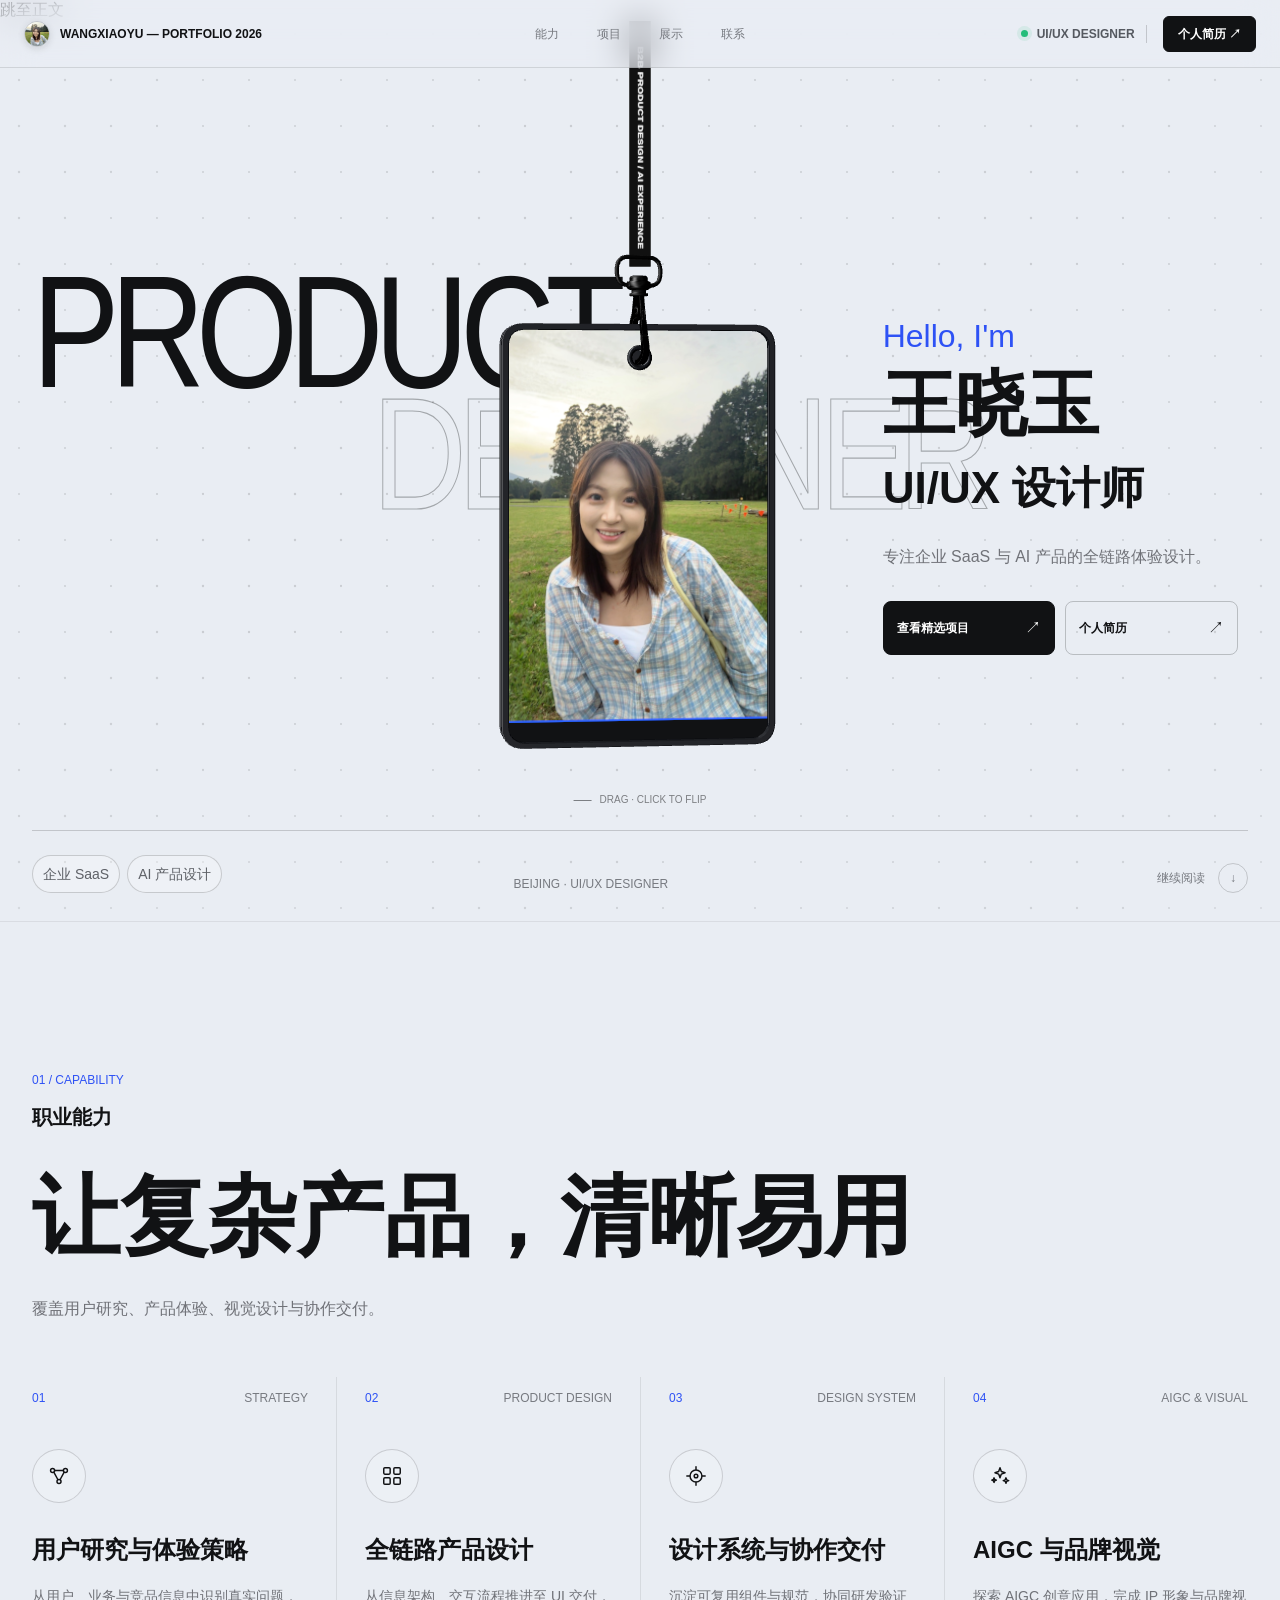
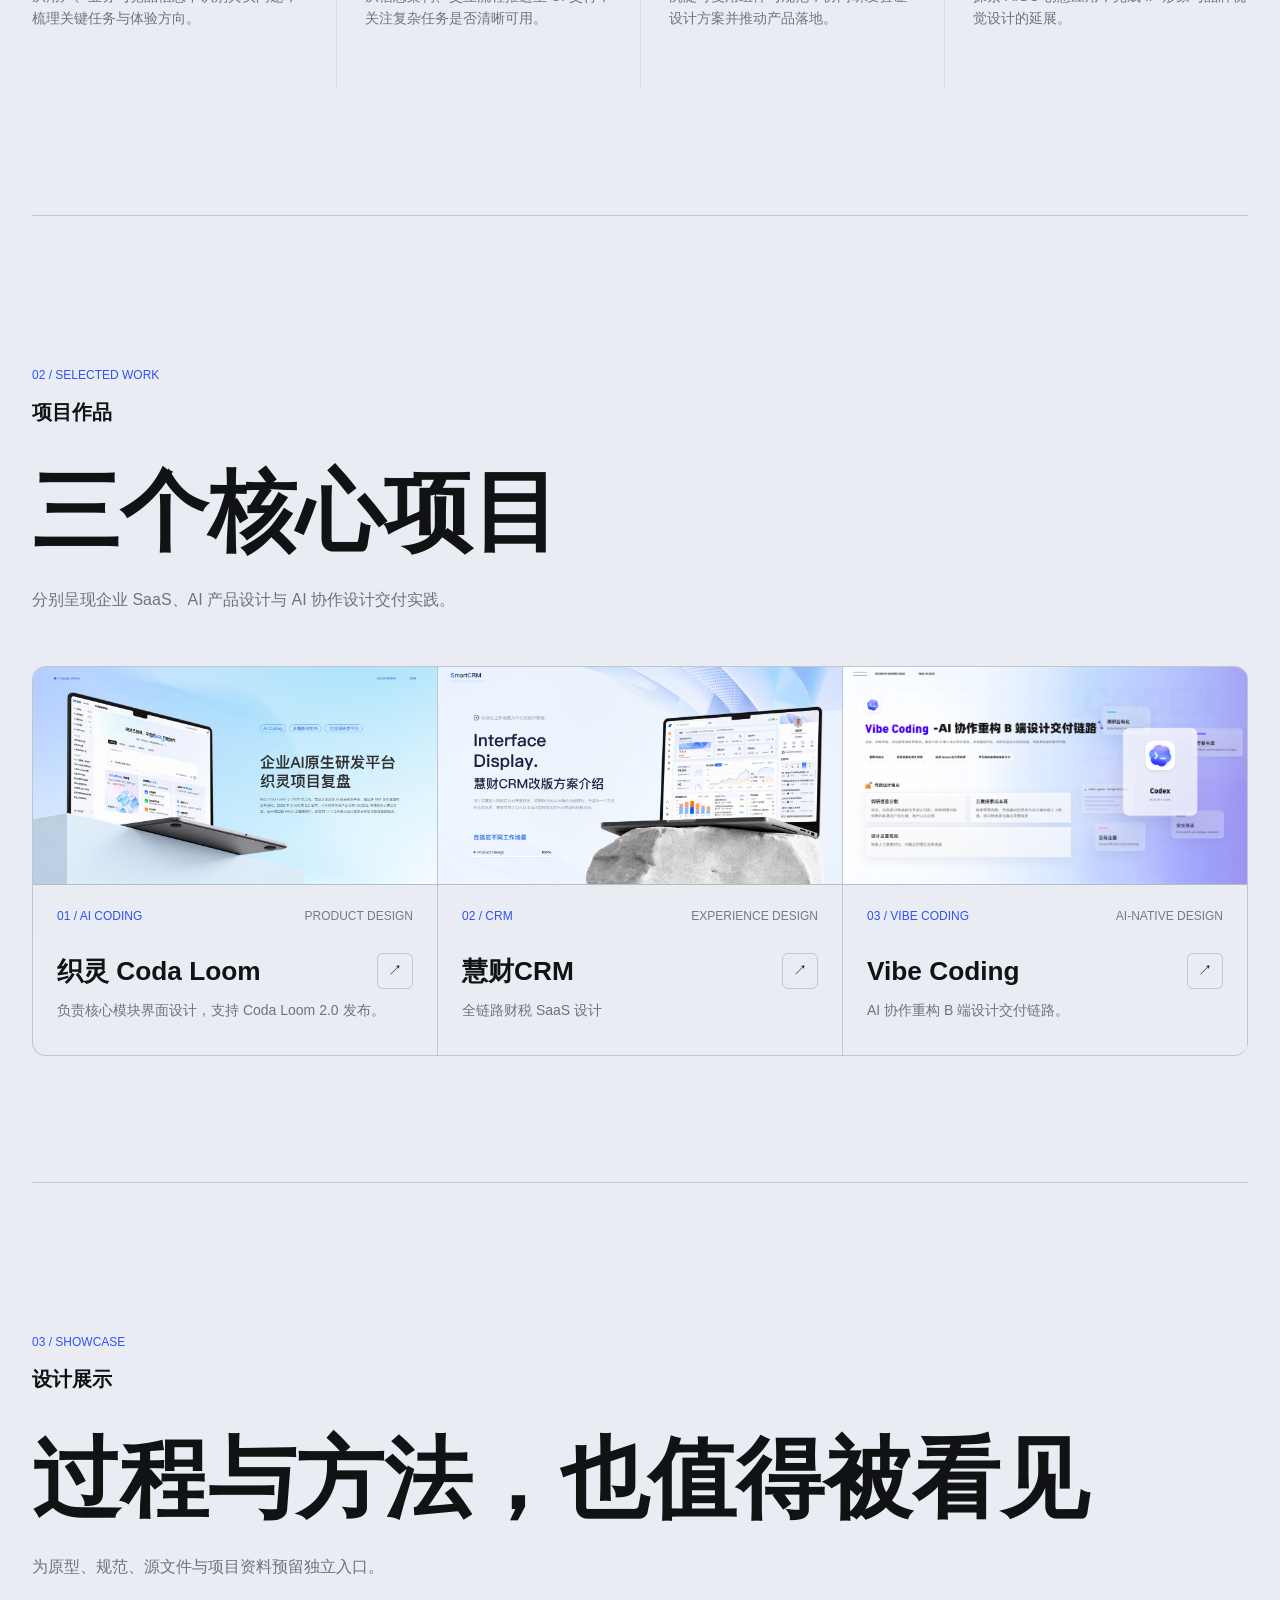
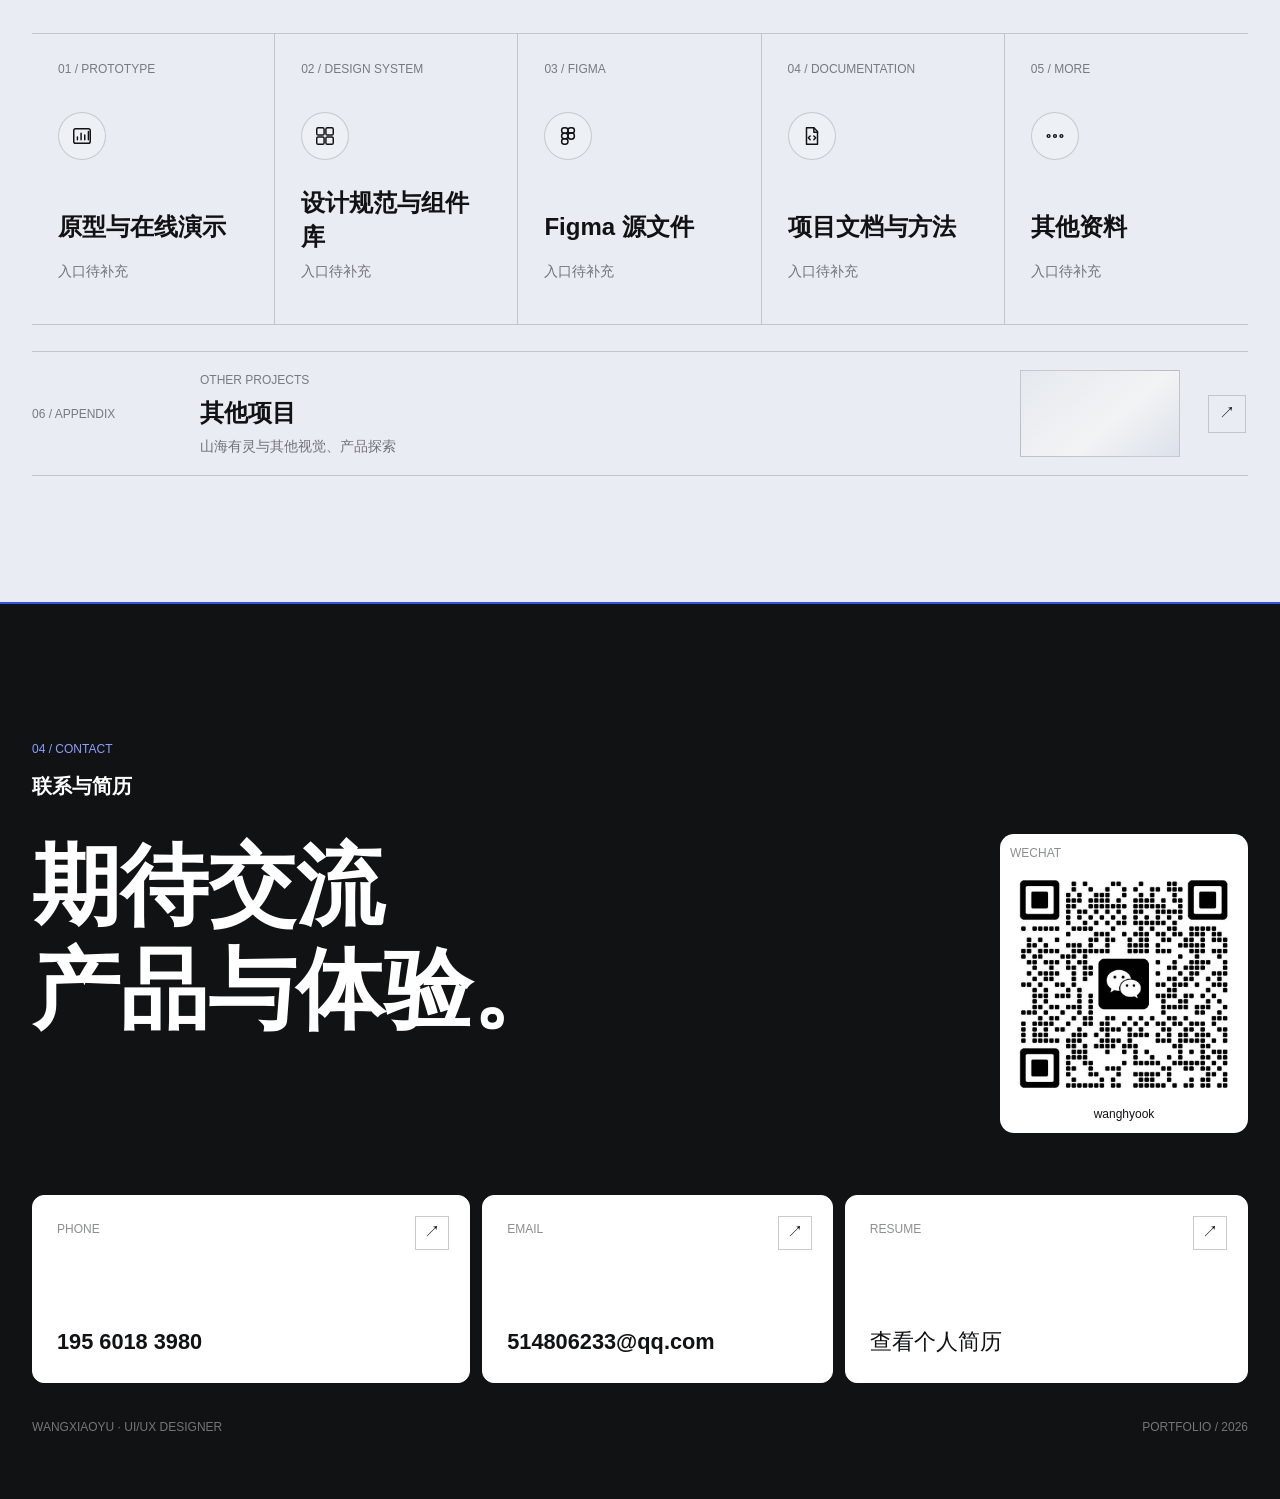
==== commit 38ea2a64: "Update Vibe Coding case and portfolio appendix" ====
--- a/index.html
+++ b/index.html
@@ -103,7 +103,7 @@
     <section class="page section work-section" id="work" aria-labelledby="work-title">
       <header class="work-head reveal">
         <div class="section-label"><span class="micro">02 / SELECTED WORK</span><strong>项目作品</strong></div>
-        <div><h2 id="work-title">三个核心项目</h2><p>分别呈现企业 SaaS、AI Coding 与 AIGC 视觉设计实践。</p></div>
+        <div><h2 id="work-title">三个核心项目</h2><p>分别呈现企业 SaaS、AI 产品设计与 AI 协作设计交付实践。</p></div>
       </header>
       <div class="project-grid" aria-label="核心项目入口">
         <a class="project-card reveal" href="portfolio-project2-coda-loom.html">
@@ -117,9 +117,9 @@
           <figure><img src="assets/project-decks/hc-crm/01.avif" width="1600" height="900" alt="慧财 CRM 全链路财税 SaaS 设计主视觉" loading="lazy" decoding="async" /></figure>
         </a>
         <a class="project-card reveal" data-reveal-delay="140" href="portfolio-project3-shanhai.html">
-          <div class="project-card-meta"><span>03 / AIGC</span><span>IP &amp; Visual</span></div>
-          <div class="project-card-copy"><div class="project-card-title"><h3>山海有灵</h3><i aria-hidden="true">↗</i></div><p>前期创意探索效率提升约 20%–40%。</p></div>
-          <figure><img src="assets/project-decks/shanhai/10.avif" width="7680" height="4700" alt="山海有灵神兽 IP 主视觉" loading="lazy" decoding="async" /></figure>
+          <div class="project-card-meta"><span>03 / VIBE CODING</span><span>AI-native design</span></div>
+          <div class="project-card-copy"><div class="project-card-title"><h3>Vibe Coding</h3><i aria-hidden="true">↗</i></div><p>AI 协作重构 B 端设计交付链路。</p></div>
+          <figure><img src="assets/project-decks/vibe-coding/01.webp" width="1920" height="1080" alt="Vibe Coding 项目概览：AI 协作重构 B 端设计交付链路" loading="lazy" decoding="async" /></figure>
         </a>
       </div>
     </section>
@@ -138,7 +138,7 @@
       </div>
       <a class="appendix-entry reveal" href="portfolio-project4-appendix.html">
         <div class="appendix-index">06 / APPENDIX</div>
-        <div class="appendix-copy"><span>OPTIONAL ARCHIVE</span><h3>项目附录</h3><p>其他项目与早期探索</p></div>
+        <div class="appendix-copy"><span>OTHER PROJECTS</span><h3>其他项目</h3><p>山海有灵与其他视觉、产品探索</p></div>
         <div class="appendix-preview" aria-hidden="true"></div>
         <i aria-hidden="true">↗</i>
       </a>
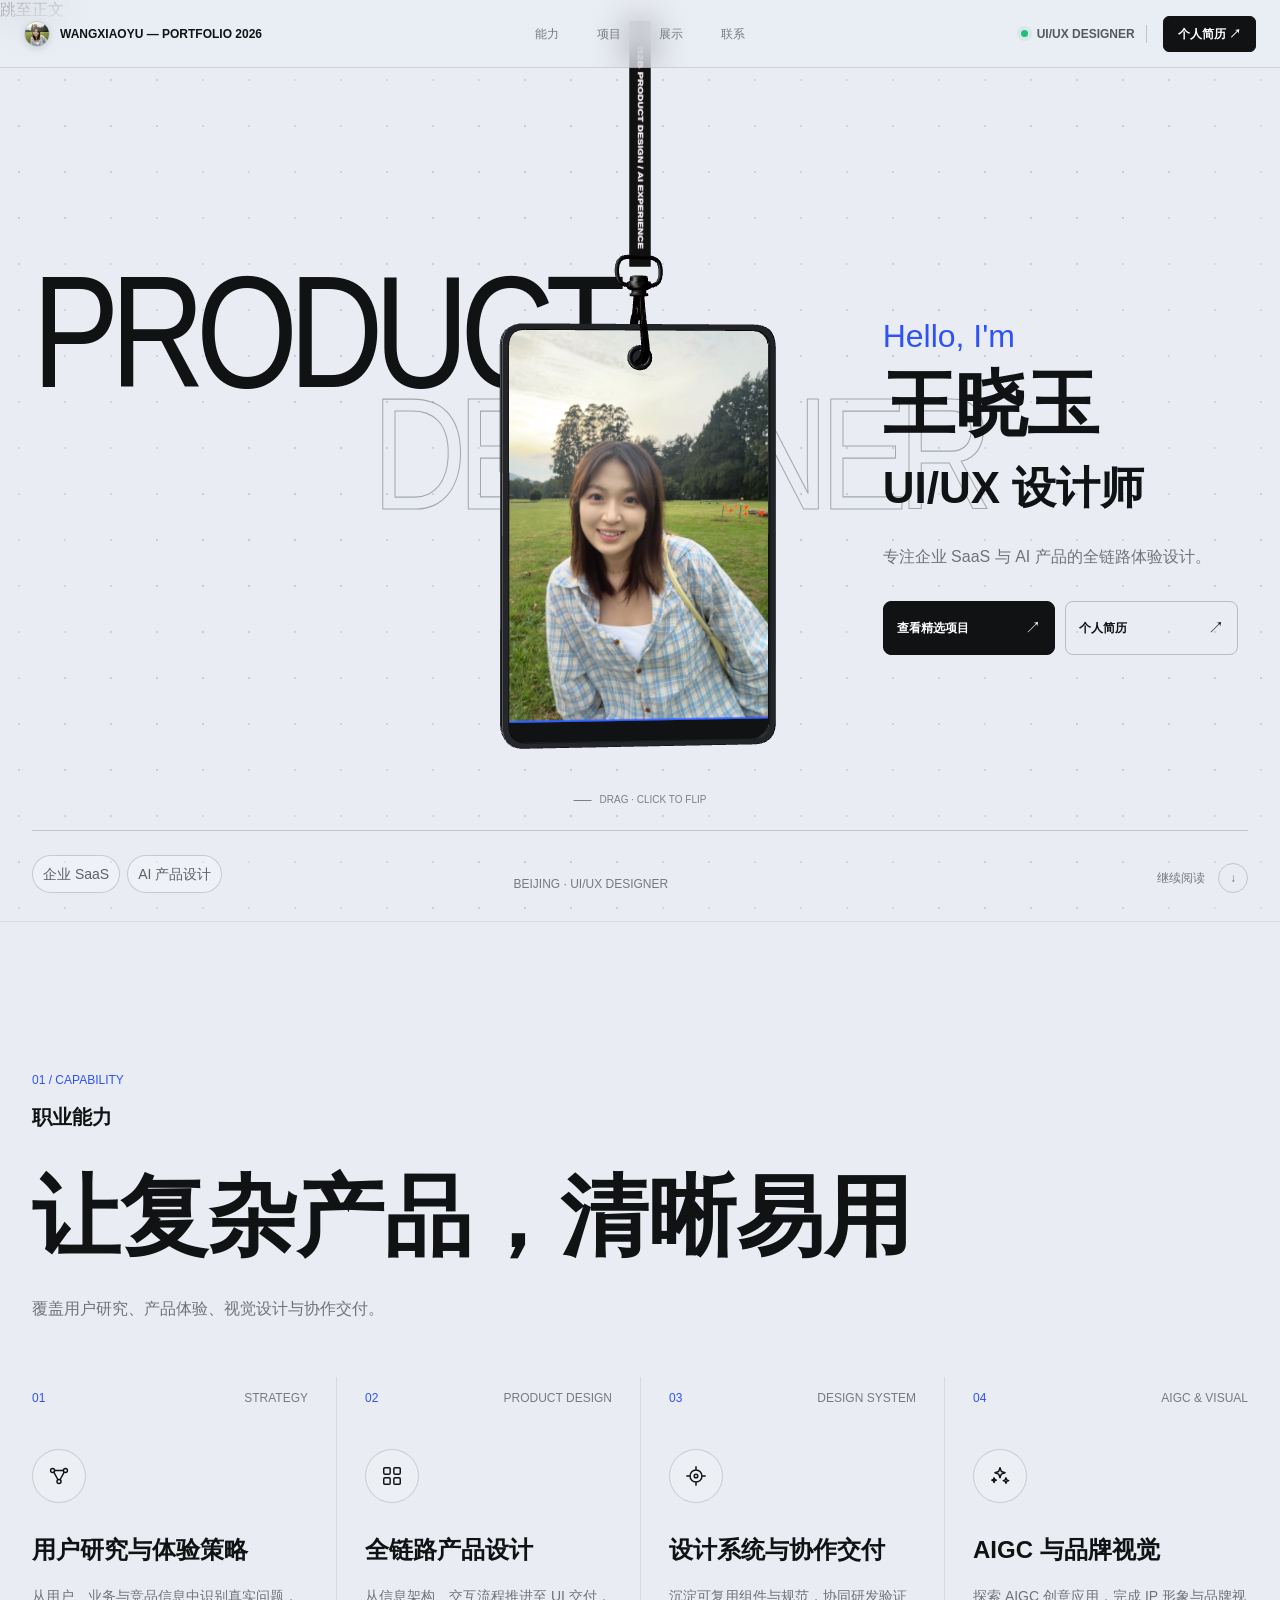
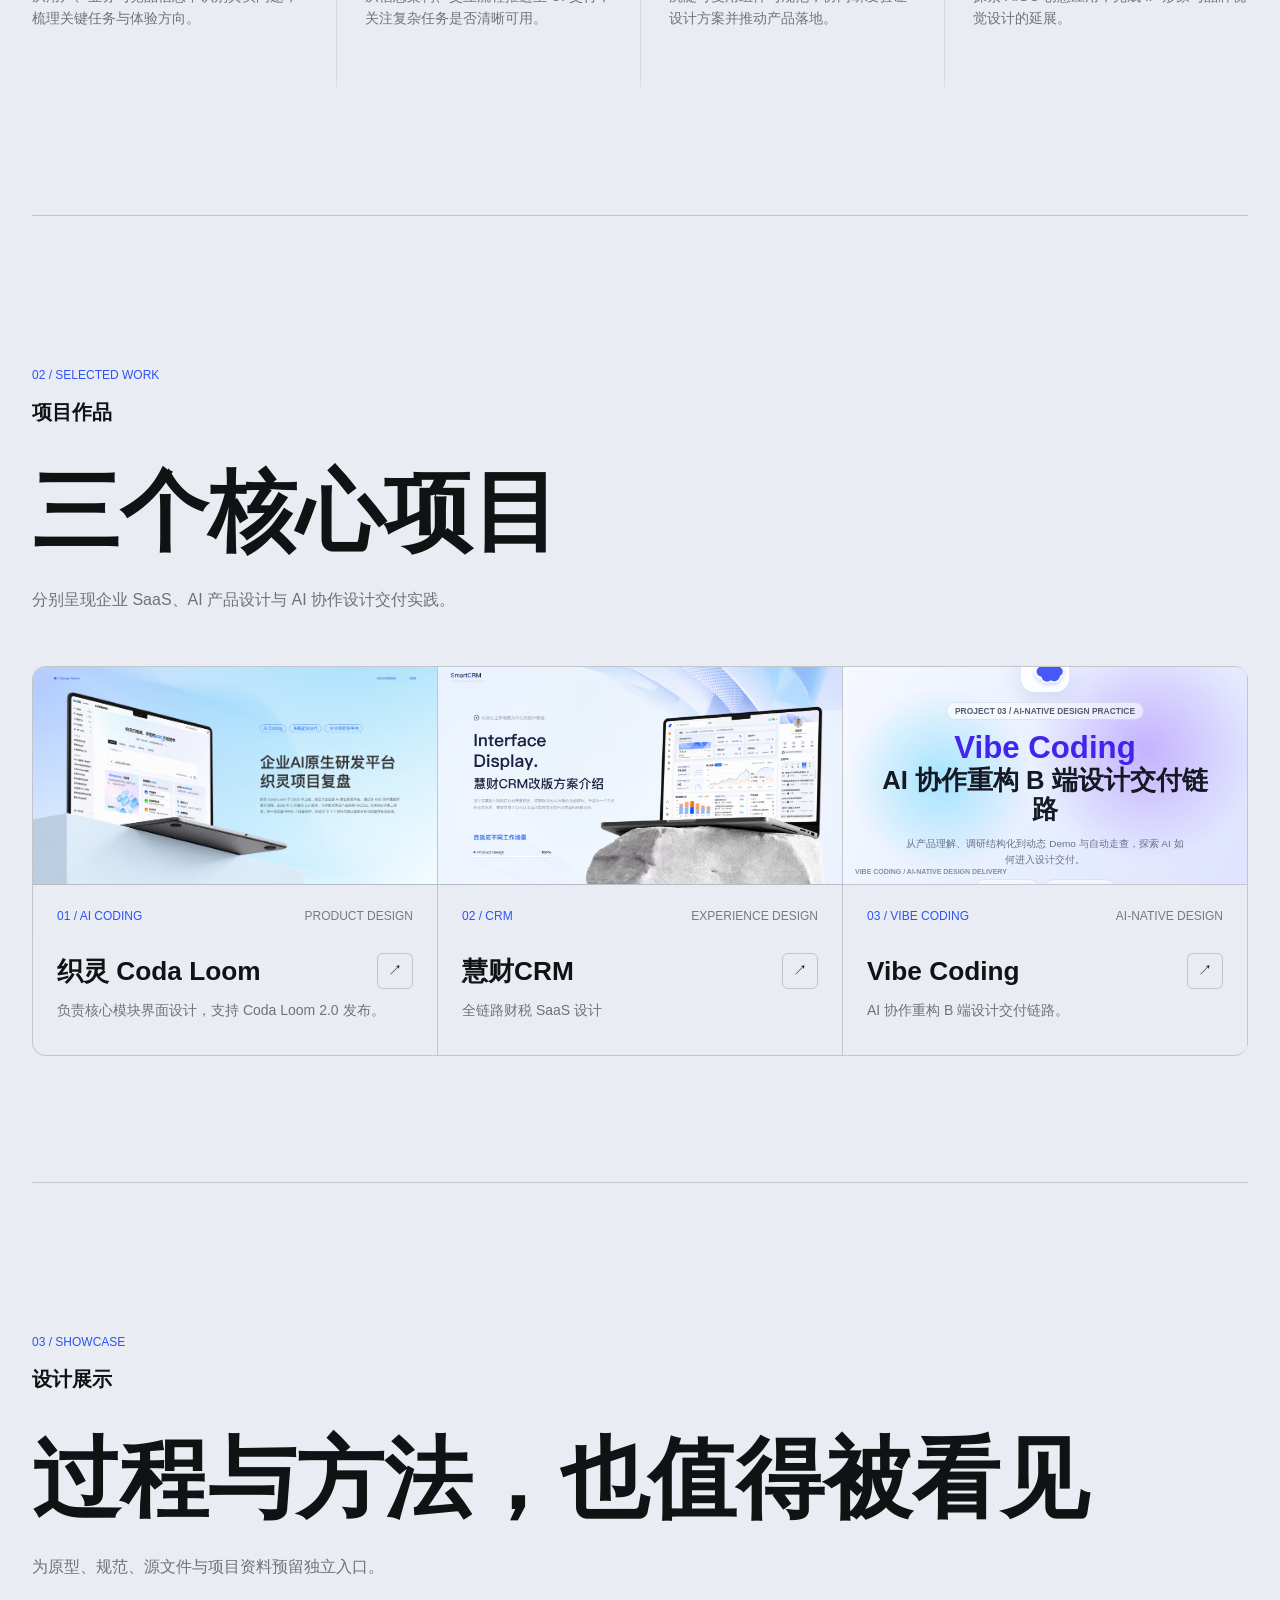
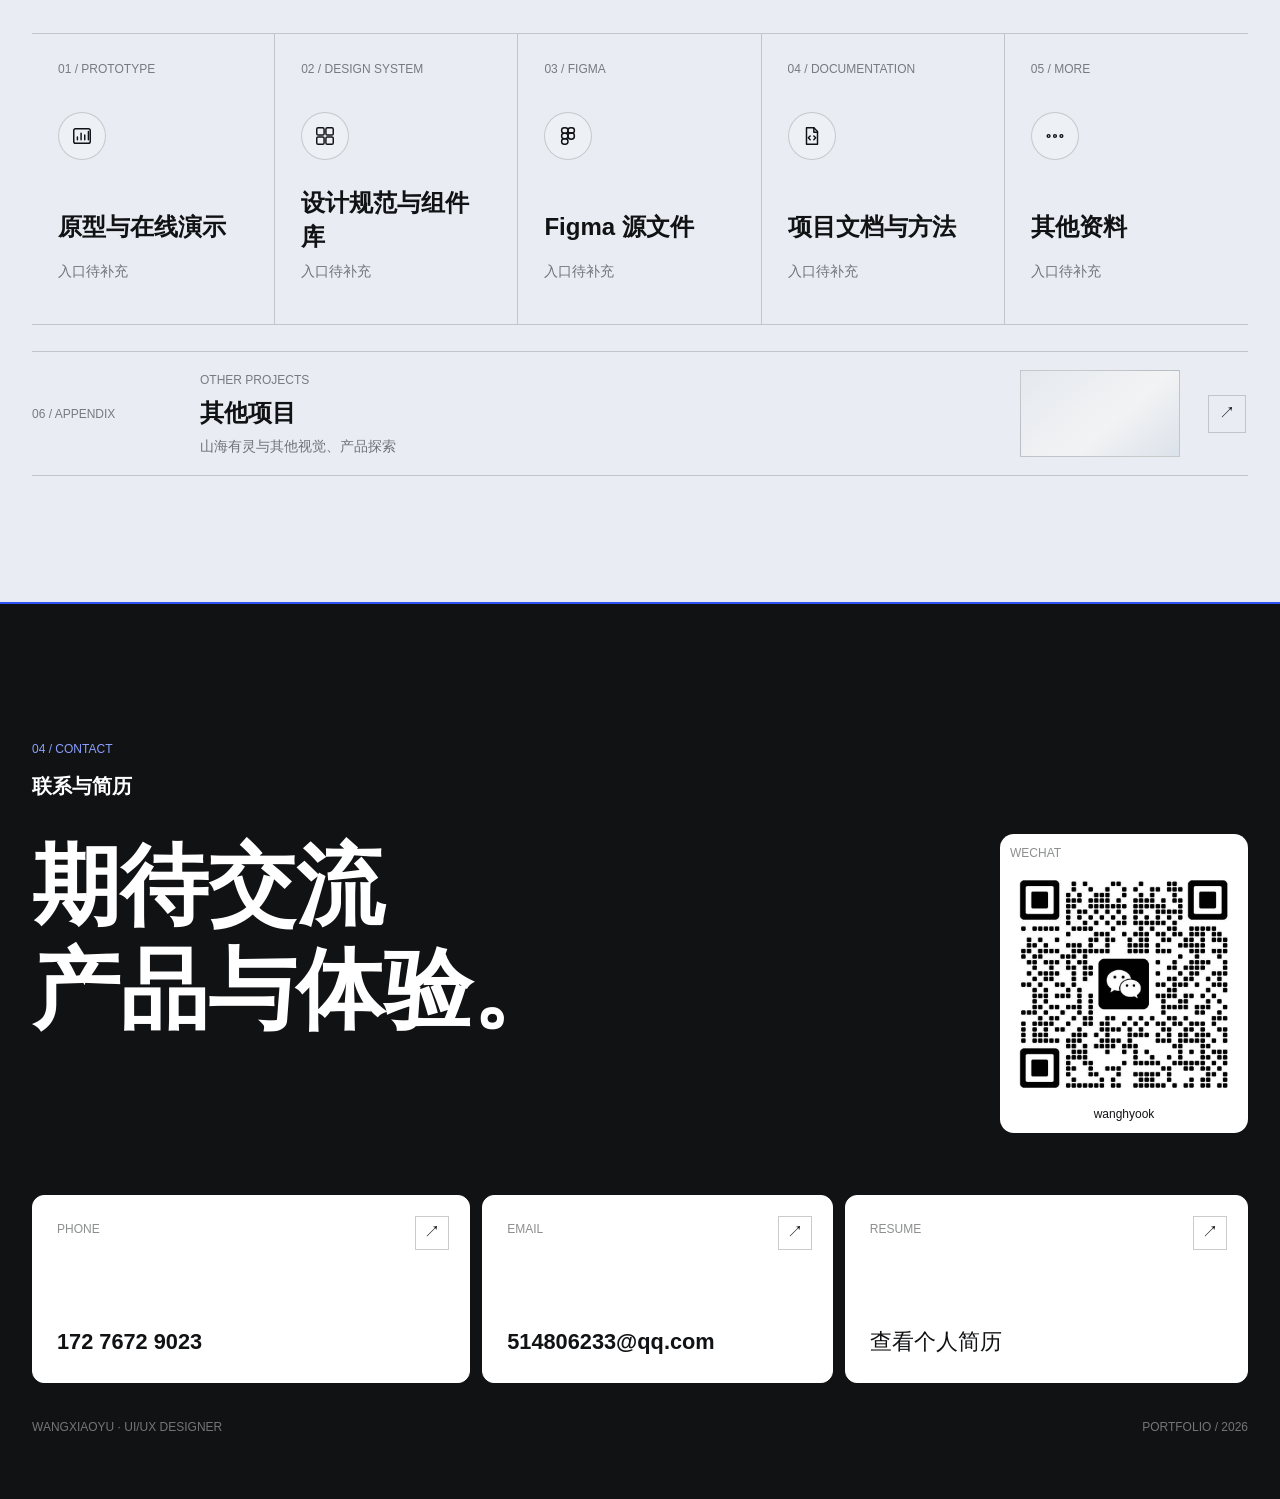
==== commit fc50edee: "Refresh portfolio project assets and resume" ====
--- a/index.html
+++ b/index.html
@@ -7,7 +7,7 @@
   <meta name="description" content="王晓玉，UI/UX 设计师；专注企业 SaaS、AI 产品与用户体验设计。" />
   <title>王晓玉 WANGXIAOYU — Portfolio 2026</title>
   <script>document.documentElement.classList.add("js");</script>
-  <link rel="stylesheet" href="styles.css?v=editorial20261030-6" />
+  <link rel="stylesheet" href="styles.css?v=homepage-vibe-thumb-20261102-2" />
 </head>
 <body>
   <a class="skip-link" href="#top">跳至正文</a>
@@ -119,7 +119,17 @@
         <a class="project-card reveal" data-reveal-delay="140" href="portfolio-project3-shanhai.html">
           <div class="project-card-meta"><span>03 / VIBE CODING</span><span>AI-native design</span></div>
           <div class="project-card-copy"><div class="project-card-title"><h3>Vibe Coding</h3><i aria-hidden="true">↗</i></div><p>AI 协作重构 B 端设计交付链路。</p></div>
-          <figure><img src="assets/project-decks/vibe-coding/01.webp" width="1920" height="1080" alt="Vibe Coding 项目概览：AI 协作重构 B 端设计交付链路" loading="lazy" decoding="async" /></figure>
+          <figure class="vibe-thumb" aria-label="Vibe Coding：AI 协作重构 B 端设计交付链路">
+            <div class="vibe-thumb-art">
+              <span class="vibe-thumb-orbit" aria-hidden="true"></span><span class="vibe-thumb-number" aria-hidden="true">03</span>
+              <span class="vibe-thumb-mark" aria-hidden="true"><svg viewBox="0 0 48 48"><path d="M16 17 10 24l6 7M24 32h14"/><path d="M18 12c2-5 9-7 14-3 5-4 12 0 12 6 5 3 5 10 0 13-1 6-8 9-13 6-5 4-12 1-13-5-7-1-9-10-3-14 0-1 1-2 3-3Z"/></svg></span>
+              <span class="vibe-thumb-kicker">PROJECT 03 / AI-NATIVE DESIGN PRACTICE</span>
+              <h4><span>Vibe Coding</span><strong>AI 协作重构 B 端设计交付链路</strong></h4>
+              <p>从产品理解、调研结构化到动态 Demo 与自动走查，探索 AI 如何进入设计交付。</p>
+              <div class="vibe-thumb-tags"><span>静态设计页面</span><span>交互 / 动效演示</span></div>
+              <span class="vibe-thumb-footer">VIBE CODING / AI-NATIVE DESIGN DELIVERY</span>
+            </div>
+          </figure>
         </a>
       </div>
     </section>
@@ -158,7 +168,7 @@
           </div>
         </header>
         <div class="contact-links" aria-label="联系方式">
-          <a class="contact-link" href="tel:+8619560183980"><span>PHONE</span><strong>195 6018 3980</strong><i aria-hidden="true">↗</i></a>
+          <a class="contact-link" href="tel:+8617276729023"><span>PHONE</span><strong>172 7672 9023</strong><i aria-hidden="true">↗</i></a>
           <a class="contact-link" href="mailto:514806233@qq.com"><span>EMAIL</span><strong>514806233@qq.com</strong><i aria-hidden="true">↗</i></a>
           <a class="contact-link" href="portfolio-resume.html"><span>RESUME</span><strong>查看个人简历</strong><i aria-hidden="true">↗</i></a>
         </div>
--- a/styles.css
+++ b/styles.css
@@ -1603,3 +1603,21 @@
       .capability-intro p,.work-head p,.showcase-head p { white-space:normal; }
     }
   
+
+/* Centered Vibe Coding cover inspired by the case-study hero. */
+.project-card .vibe-thumb { position: relative; isolation: isolate; background: #e8edf8; }
+.vibe-thumb-art { position: absolute; inset: 0; overflow: hidden; display: flex; flex-direction: column; align-items: center; justify-content: center; gap: clamp(4px, .75vw, 10px); padding: 12px 5%; text-align: center; background: radial-gradient(circle at 24% 52%, rgba(121,219,255,.62), transparent 28%), radial-gradient(circle at 75% 38%, rgba(166,125,255,.52), transparent 34%), linear-gradient(120deg,#f5f8ff 2%,#e8effe 52%,#dfe3ff 100%); transition: transform .55s cubic-bezier(.2,.75,.2,1); }
+.project-card:hover .vibe-thumb-art,.project-card:focus-visible .vibe-thumb-art { transform: scale(1.025); }
+.vibe-thumb-art::before { position: absolute; z-index: -1; content: ""; width: 70%; aspect-ratio: 1; border: 1px solid rgba(111,126,214,.2); border-radius: 50%; transform: rotate(-12deg) scaleY(.45); }
+.vibe-thumb-orbit { position: absolute; z-index: -1; width: 72%; height: 70%; border: 1px solid rgba(103,125,226,.18); border-radius: 50%; transform: rotate(-10deg); }
+.vibe-thumb-number { position: absolute; z-index: -1; right: 7%; top: -15%; color: rgba(93,105,193,.07); font-size: clamp(112px,20vw,220px); font-weight: 800; line-height: 1; letter-spacing: -.08em; }
+.vibe-thumb-mark { width: clamp(28px,4vw,48px); height: clamp(28px,4vw,48px); display: grid; place-items: center; border: 1px solid rgba(255,255,255,.92); border-radius: 14px; background: rgba(255,255,255,.88); box-shadow: 0 8px 20px rgba(79,84,185,.15); }
+.vibe-thumb-mark svg { width: 80%; fill: #4858f7; stroke: #fff; stroke-width: 2; stroke-linecap: round; stroke-linejoin: round; filter: drop-shadow(0 2px 2px rgba(47,69,255,.22)); }
+.vibe-thumb-kicker { padding: 3px 8px; border: 1px solid rgba(60,71,106,.12); border-radius: 99px; background: rgba(255,255,255,.58); color: #555d70; font-size: clamp(7px,.66vw,9px); font-weight: 700; letter-spacing: .03em; }
+.vibe-thumb-art h4 { max-width: 96%; margin: 0; display: flex; flex-direction: column; gap: 1px; color: #151923; font-size: clamp(18px,2vw,27px); line-height: 1.14; font-weight: 760; letter-spacing: -.035em; }
+.vibe-thumb-art h4 span { color: #4324ec; font-size: 1.22em; }
+.vibe-thumb-art h4 strong { font-weight: 750; }
+.vibe-thumb-art p { max-width: 78%; margin: 2px 0 0; color: #697187; font-size: clamp(8px,.78vw,10px); line-height: 1.55; }
+.vibe-thumb-tags { display: flex; gap: 5px; margin-top: 2px; }
+.vibe-thumb-tags span { padding: 3px 7px; border: 1px solid rgba(87,97,124,.13); border-radius: 99px; background: rgba(255,255,255,.52); color: #667087; font-size: clamp(6px,.65vw,8px); }
+.vibe-thumb-footer { position: absolute; left: 12px; bottom: 9px; color: rgba(47,54,72,.53); font-size: clamp(5px,.6vw,7px); font-weight: 700; letter-spacing: .025em; }
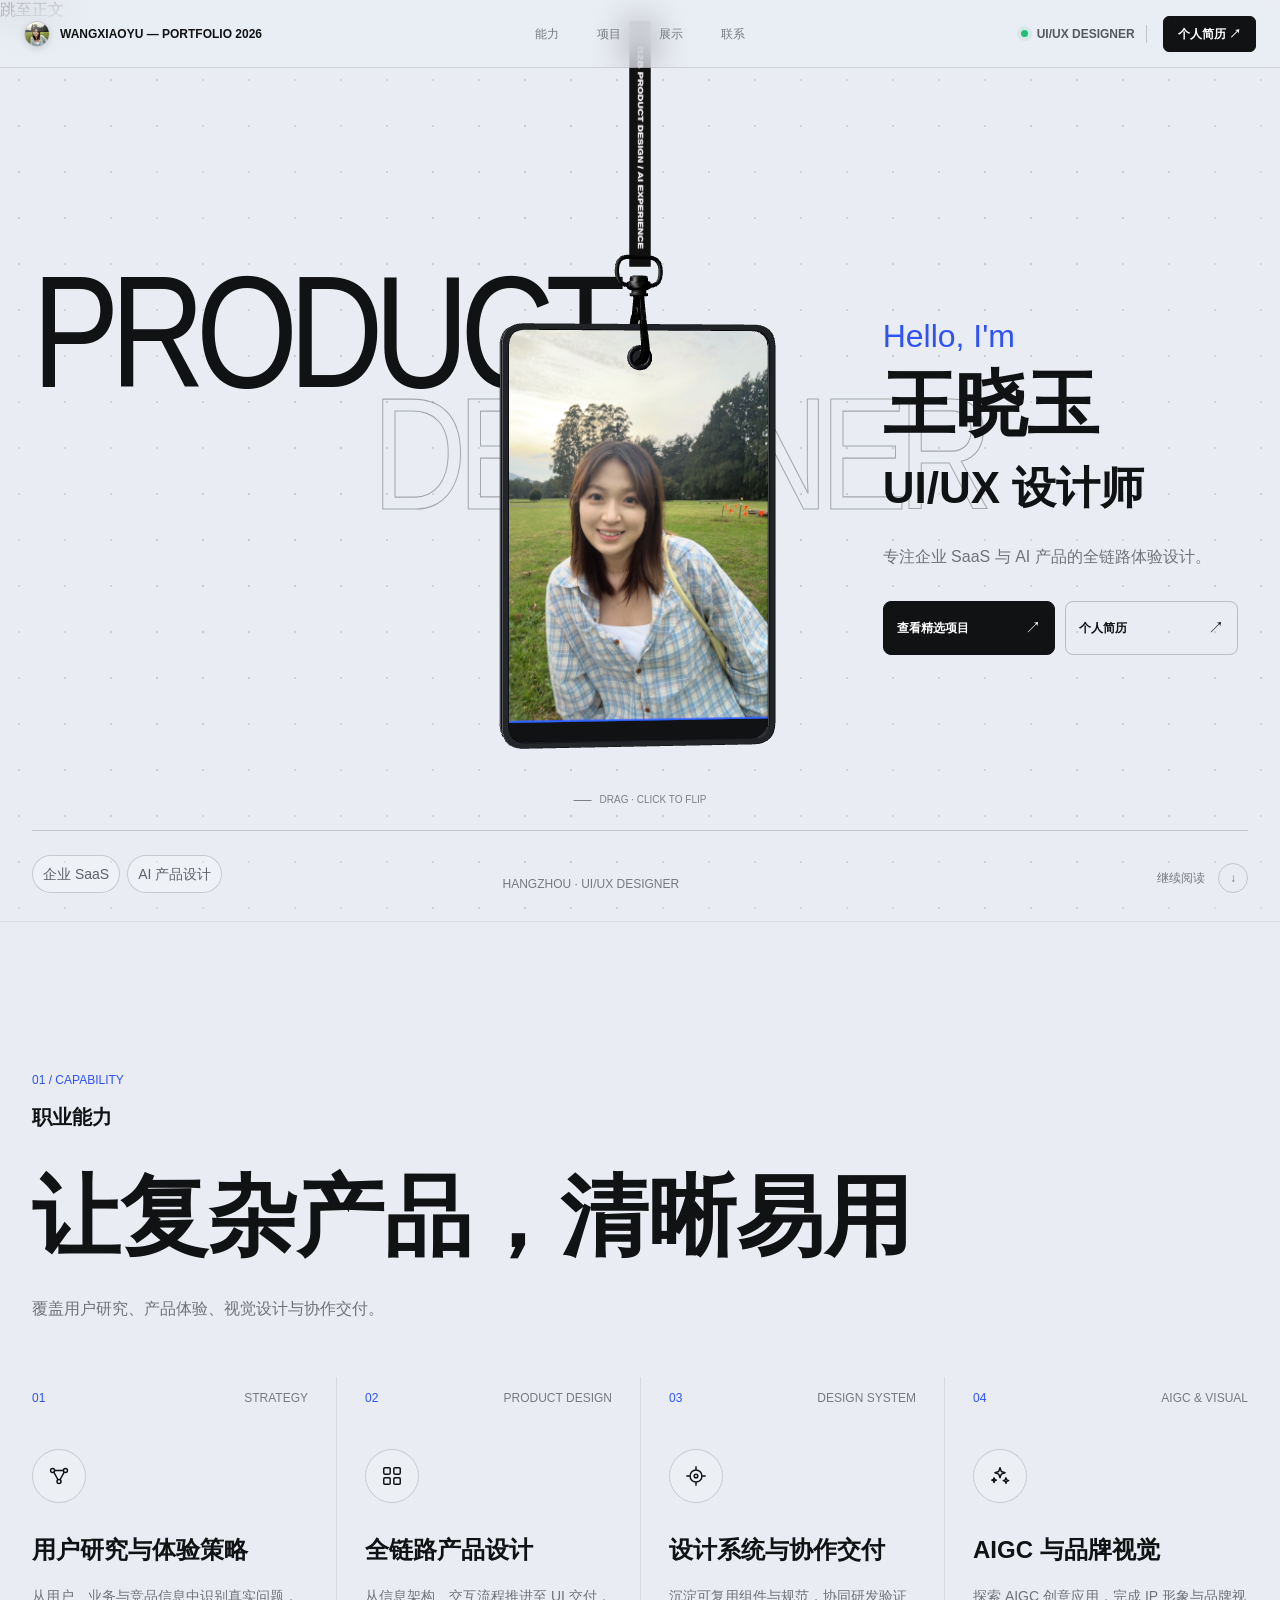
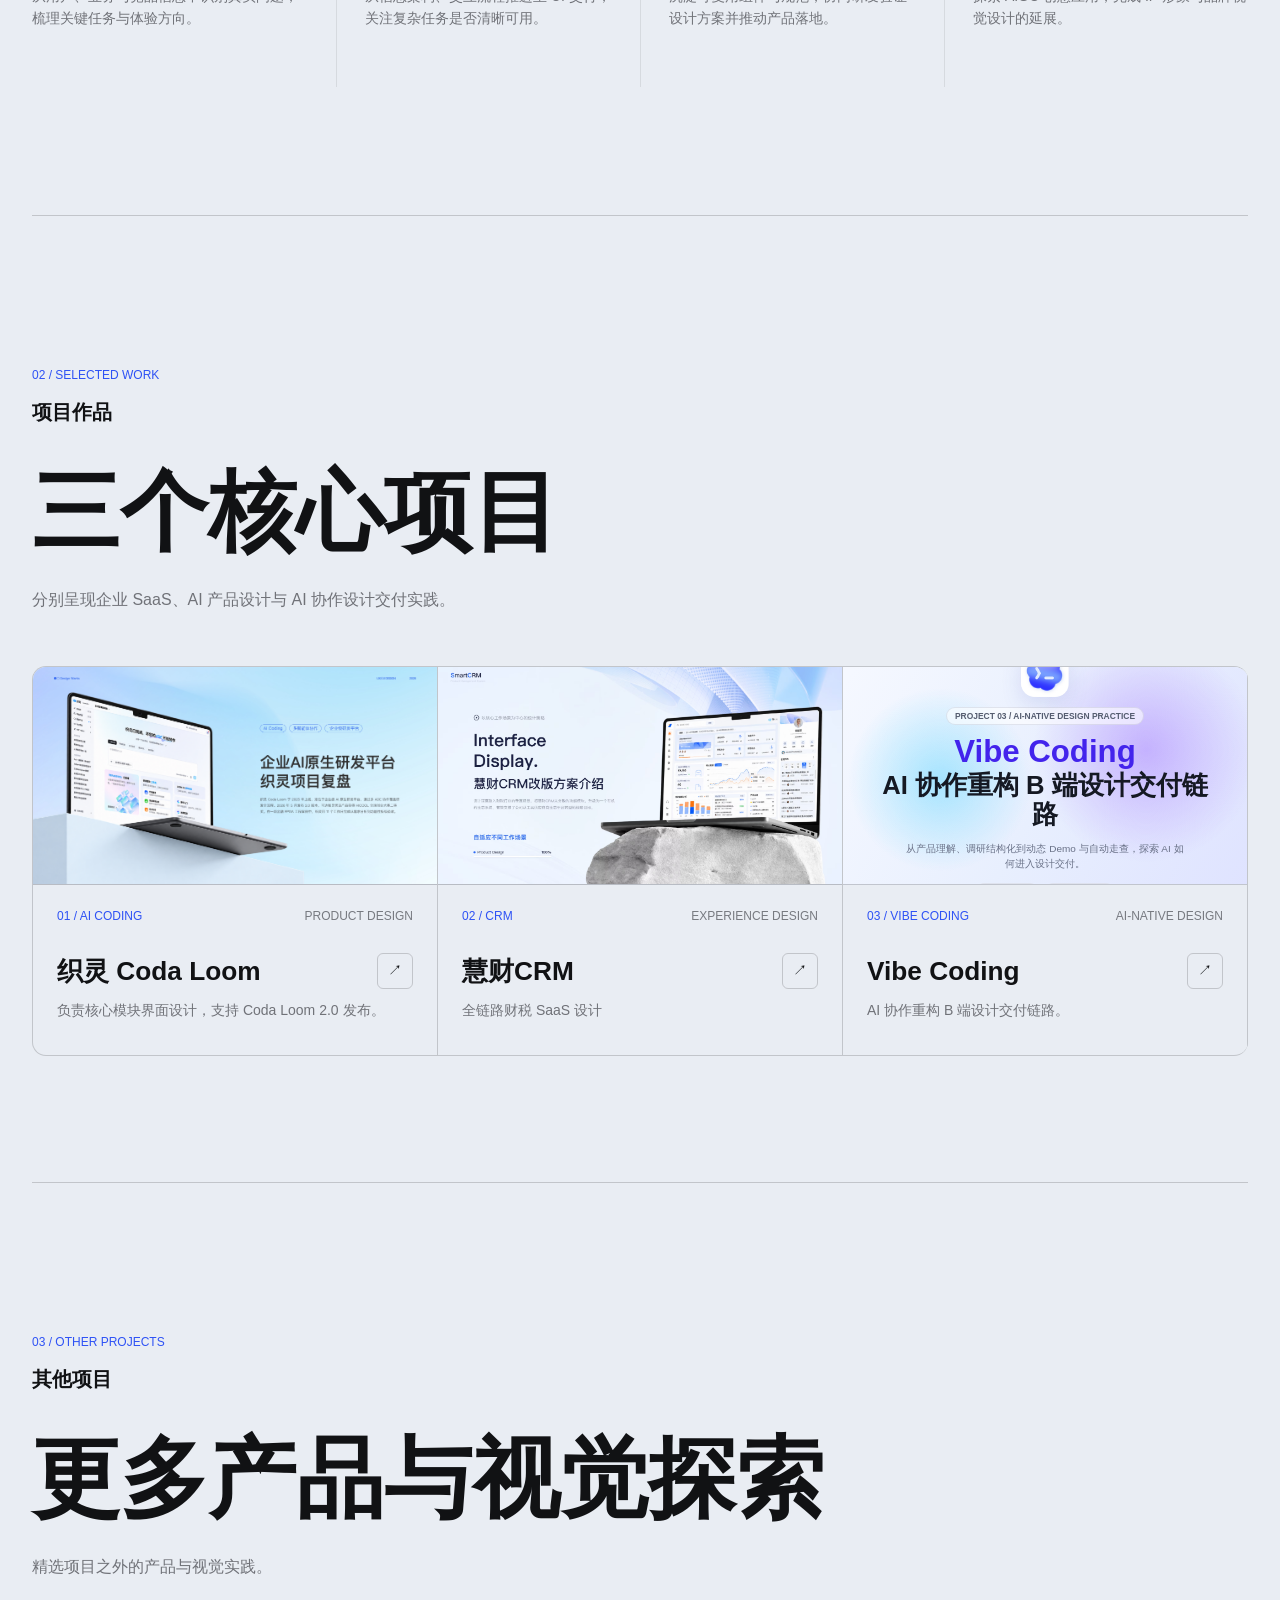
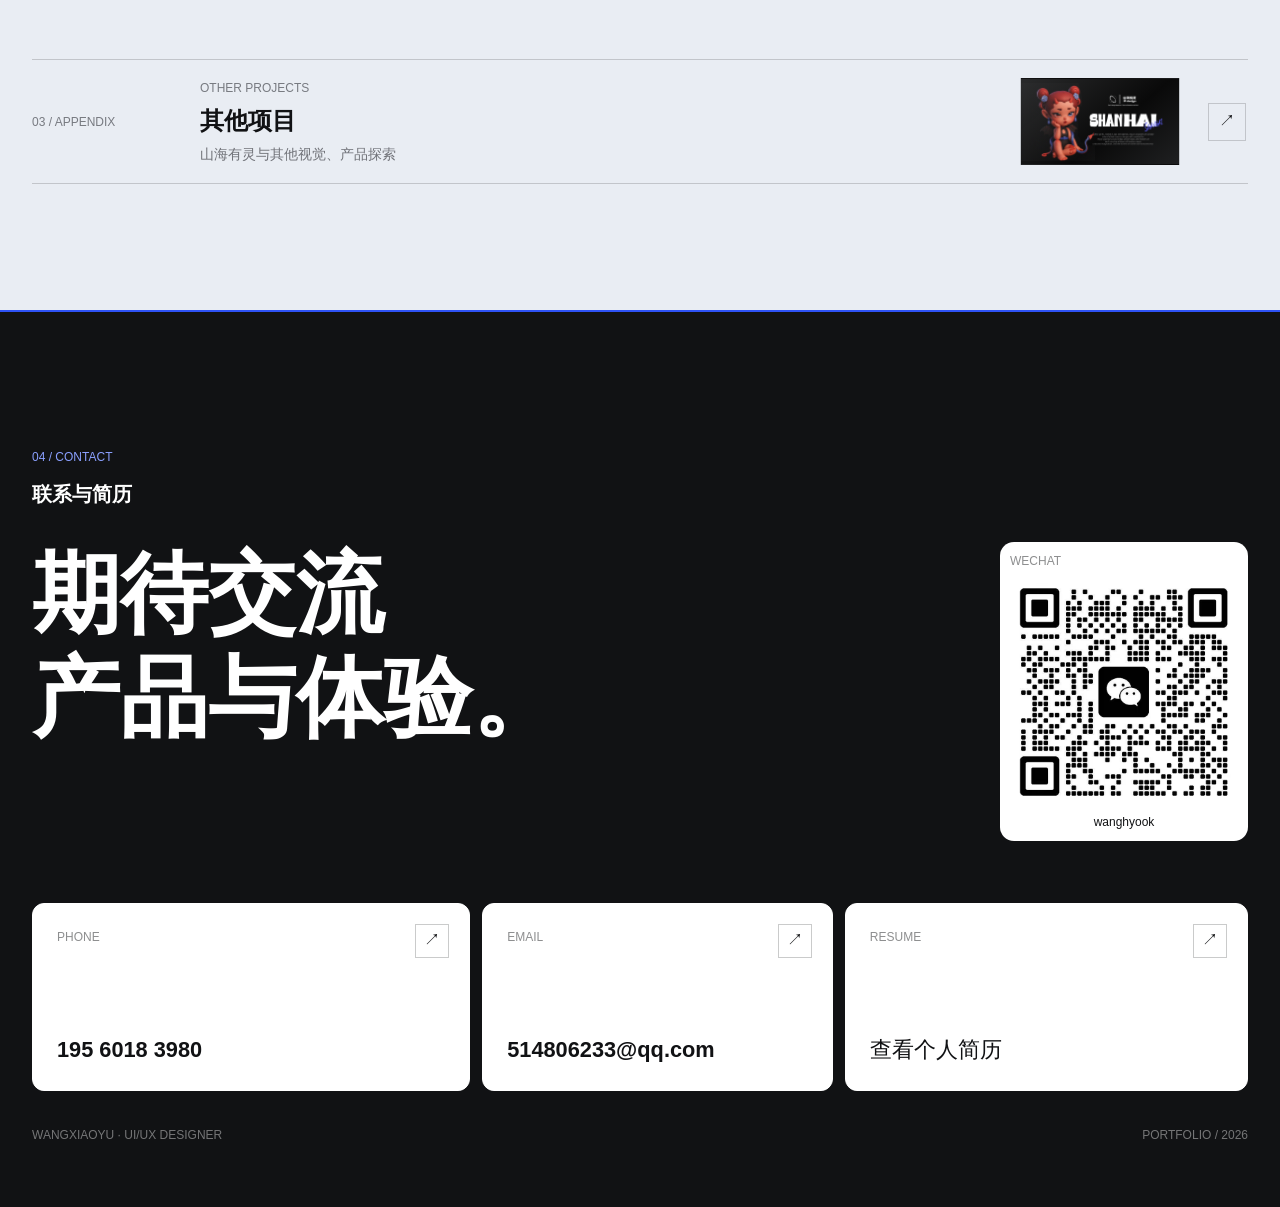
==== commit f8017f9b: "Update resume and portfolio QA fixes" ====
--- a/index.html
+++ b/index.html
@@ -7,7 +7,7 @@
   <meta name="description" content="王晓玉，UI/UX 设计师；专注企业 SaaS、AI 产品与用户体验设计。" />
   <title>王晓玉 WANGXIAOYU — Portfolio 2026</title>
   <script>document.documentElement.classList.add("js");</script>
-  <link rel="stylesheet" href="styles.css?v=homepage-vibe-thumb-20261102-2" />
+  <link rel="stylesheet" href="styles.css?v=homepage-resume-showcase-20261102-1" />
 </head>
 <body>
   <a class="skip-link" href="#top">跳至正文</a>
@@ -57,7 +57,7 @@
 
       <div class="hero-bottom">
         <div class="tags"><span class="tag">企业 SaaS</span><span class="tag">AI 产品设计</span></div>
-        <span class="center-note">BEIJING · UI/UX DESIGNER</span>
+        <span class="center-note">HANGZHOU · UI/UX DESIGNER</span>
         <a class="scroll" href="#capability">继续阅读</a>
       </div>
     </section>
@@ -122,12 +122,11 @@
           <figure class="vibe-thumb" aria-label="Vibe Coding：AI 协作重构 B 端设计交付链路">
             <div class="vibe-thumb-art">
               <span class="vibe-thumb-orbit" aria-hidden="true"></span><span class="vibe-thumb-number" aria-hidden="true">03</span>
-              <span class="vibe-thumb-mark" aria-hidden="true"><svg viewBox="0 0 48 48"><path d="M16 17 10 24l6 7M24 32h14"/><path d="M18 12c2-5 9-7 14-3 5-4 12 0 12 6 5 3 5 10 0 13-1 6-8 9-13 6-5 4-12 1-13-5-7-1-9-10-3-14 0-1 1-2 3-3Z"/></svg></span>
+              <img class="vibe-thumb-mark" src="assets/project-decks/vibe-coding/codex-mark.png" alt="Codex" width="140" height="140" />
               <span class="vibe-thumb-kicker">PROJECT 03 / AI-NATIVE DESIGN PRACTICE</span>
               <h4><span>Vibe Coding</span><strong>AI 协作重构 B 端设计交付链路</strong></h4>
               <p>从产品理解、调研结构化到动态 Demo 与自动走查，探索 AI 如何进入设计交付。</p>
               <div class="vibe-thumb-tags"><span>静态设计页面</span><span>交互 / 动效演示</span></div>
-              <span class="vibe-thumb-footer">VIBE CODING / AI-NATIVE DESIGN DELIVERY</span>
             </div>
           </figure>
         </a>
@@ -136,18 +135,11 @@
 
     <section class="page section showcase-section" id="showcase" aria-labelledby="showcase-title">
       <header class="showcase-head reveal">
-        <div class="section-label"><span class="micro">03 / SHOWCASE</span><strong>设计展示</strong></div>
-        <div><h2 id="showcase-title">过程与方法，也值得被看见</h2><p>为原型、规范、源文件与项目资料预留独立入口。</p></div>
+        <div class="section-label"><span class="micro">03 / OTHER PROJECTS</span><strong>其他项目</strong></div>
+        <div><h2 id="showcase-title">更多产品与视觉探索</h2><p>精选项目之外的产品与视觉实践。</p></div>
       </header>
-      <div class="asset-links reveal" aria-label="设计资料入口">
-        <div class="asset-link asset-link-pending"><div class="asset-link-top"><span>01 / PROTOTYPE</span></div><span class="asset-link-icon" aria-hidden="true"><svg viewBox="0 0 24 24"><rect x="3" y="4" width="18" height="16" rx="2"/><path d="M7 16v-3m4 3V9m4 7v-5m4 5V7"/></svg></span><div class="asset-link-copy"><strong>原型与在线演示</strong><p>入口待补充</p></div></div>
-        <div class="asset-link asset-link-pending"><div class="asset-link-top"><span>02 / DESIGN SYSTEM</span></div><span class="asset-link-icon" aria-hidden="true"><svg viewBox="0 0 24 24"><rect x="3" y="3" width="8" height="8" rx="1.5"/><rect x="13" y="3" width="8" height="8" rx="1.5"/><rect x="3" y="13" width="8" height="8" rx="1.5"/><rect x="13" y="13" width="8" height="8" rx="1.5"/></svg></span><div class="asset-link-copy"><strong>设计规范与组件库</strong><p>入口待补充</p></div></div>
-        <div class="asset-link asset-link-pending"><div class="asset-link-top"><span>03 / FIGMA</span></div><span class="asset-link-icon" aria-hidden="true"><svg viewBox="0 0 24 24"><rect x="5" y="3" width="7" height="6" rx="3"/><rect x="12" y="3" width="7" height="6" rx="3"/><rect x="5" y="9" width="7" height="6" rx="3"/><circle cx="15.5" cy="12" r="3.5"/><rect x="5" y="15" width="7" height="6" rx="3"/></svg></span><div class="asset-link-copy"><strong>Figma 源文件</strong><p>入口待补充</p></div></div>
-        <div class="asset-link asset-link-pending"><div class="asset-link-top"><span>04 / DOCUMENTATION</span></div><span class="asset-link-icon" aria-hidden="true"><svg viewBox="0 0 24 24"><path d="M6 3h8l4 4v14H6z"/><path d="M14 3v5h4M10 12l-2 2 2 2m4-4 2 2-2 2"/></svg></span><div class="asset-link-copy"><strong>项目文档与方法</strong><p>入口待补充</p></div></div>
-        <div class="asset-link asset-link-pending"><div class="asset-link-top"><span>05 / MORE</span></div><span class="asset-link-icon" aria-hidden="true"><svg viewBox="0 0 24 24"><circle cx="5" cy="12" r="1.5"/><circle cx="12" cy="12" r="1.5"/><circle cx="19" cy="12" r="1.5"/></svg></span><div class="asset-link-copy"><strong>其他资料</strong><p>入口待补充</p></div></div>
-      </div>
       <a class="appendix-entry reveal" href="portfolio-project4-appendix.html">
-        <div class="appendix-index">06 / APPENDIX</div>
+        <div class="appendix-index">03 / APPENDIX</div>
         <div class="appendix-copy"><span>OTHER PROJECTS</span><h3>其他项目</h3><p>山海有灵与其他视觉、产品探索</p></div>
         <div class="appendix-preview" aria-hidden="true"></div>
         <i aria-hidden="true">↗</i>
@@ -168,7 +160,7 @@
           </div>
         </header>
         <div class="contact-links" aria-label="联系方式">
-          <a class="contact-link" href="tel:+8617276729023"><span>PHONE</span><strong>172 7672 9023</strong><i aria-hidden="true">↗</i></a>
+          <a class="contact-link" href="tel:+8619560183980"><span>PHONE</span><strong>195 6018 3980</strong><i aria-hidden="true">↗</i></a>
           <a class="contact-link" href="mailto:514806233@qq.com"><span>EMAIL</span><strong>514806233@qq.com</strong><i aria-hidden="true">↗</i></a>
           <a class="contact-link" href="portfolio-resume.html"><span>RESUME</span><strong>查看个人简历</strong><i aria-hidden="true">↗</i></a>
         </div>
--- a/styles.css
+++ b/styles.css
@@ -1548,7 +1548,7 @@
       width:100%;
       aspect-ratio:1600 / 864;
       border:1px solid var(--line);
-      background:linear-gradient(140deg,#e5e9ef,#f2f3f4 58%,#dce2eb);
+      background:linear-gradient(140deg,rgba(229,233,239,.18),rgba(242,243,244,.04) 58%,rgba(220,226,235,.14)),url("assets/project-decks/shanhai/10.avif") 50% 40% / cover no-repeat;
     }
     .contact-wechat { min-height:0; display:flex; flex-direction:column; justify-content:flex-start; gap:8px; }
     .contact-wechat > span { color:rgba(17,18,20,.48); font-size:var(--fs-meta); line-height:var(--lh-meta); }
@@ -1611,8 +1611,7 @@
 .vibe-thumb-art::before { position: absolute; z-index: -1; content: ""; width: 70%; aspect-ratio: 1; border: 1px solid rgba(111,126,214,.2); border-radius: 50%; transform: rotate(-12deg) scaleY(.45); }
 .vibe-thumb-orbit { position: absolute; z-index: -1; width: 72%; height: 70%; border: 1px solid rgba(103,125,226,.18); border-radius: 50%; transform: rotate(-10deg); }
 .vibe-thumb-number { position: absolute; z-index: -1; right: 7%; top: -15%; color: rgba(93,105,193,.07); font-size: clamp(112px,20vw,220px); font-weight: 800; line-height: 1; letter-spacing: -.08em; }
-.vibe-thumb-mark { width: clamp(28px,4vw,48px); height: clamp(28px,4vw,48px); display: grid; place-items: center; border: 1px solid rgba(255,255,255,.92); border-radius: 14px; background: rgba(255,255,255,.88); box-shadow: 0 8px 20px rgba(79,84,185,.15); }
-.vibe-thumb-mark svg { width: 80%; fill: #4858f7; stroke: #fff; stroke-width: 2; stroke-linecap: round; stroke-linejoin: round; filter: drop-shadow(0 2px 2px rgba(47,69,255,.22)); }
+.project-card .vibe-thumb-mark { width: clamp(28px,4vw,48px); height: clamp(28px,4vw,48px); display: block; flex: 0 0 auto; object-fit: contain; border-radius: 14px; box-shadow: 0 8px 20px rgba(79,84,185,.15); }
 .vibe-thumb-kicker { padding: 3px 8px; border: 1px solid rgba(60,71,106,.12); border-radius: 99px; background: rgba(255,255,255,.58); color: #555d70; font-size: clamp(7px,.66vw,9px); font-weight: 700; letter-spacing: .03em; }
 .vibe-thumb-art h4 { max-width: 96%; margin: 0; display: flex; flex-direction: column; gap: 1px; color: #151923; font-size: clamp(18px,2vw,27px); line-height: 1.14; font-weight: 760; letter-spacing: -.035em; }
 .vibe-thumb-art h4 span { color: #4324ec; font-size: 1.22em; }
@@ -1620,4 +1619,3 @@
 .vibe-thumb-art p { max-width: 78%; margin: 2px 0 0; color: #697187; font-size: clamp(8px,.78vw,10px); line-height: 1.55; }
 .vibe-thumb-tags { display: flex; gap: 5px; margin-top: 2px; }
 .vibe-thumb-tags span { padding: 3px 7px; border: 1px solid rgba(87,97,124,.13); border-radius: 99px; background: rgba(255,255,255,.52); color: #667087; font-size: clamp(6px,.65vw,8px); }
-.vibe-thumb-footer { position: absolute; left: 12px; bottom: 9px; color: rgba(47,54,72,.53); font-size: clamp(5px,.6vw,7px); font-weight: 700; letter-spacing: .025em; }
